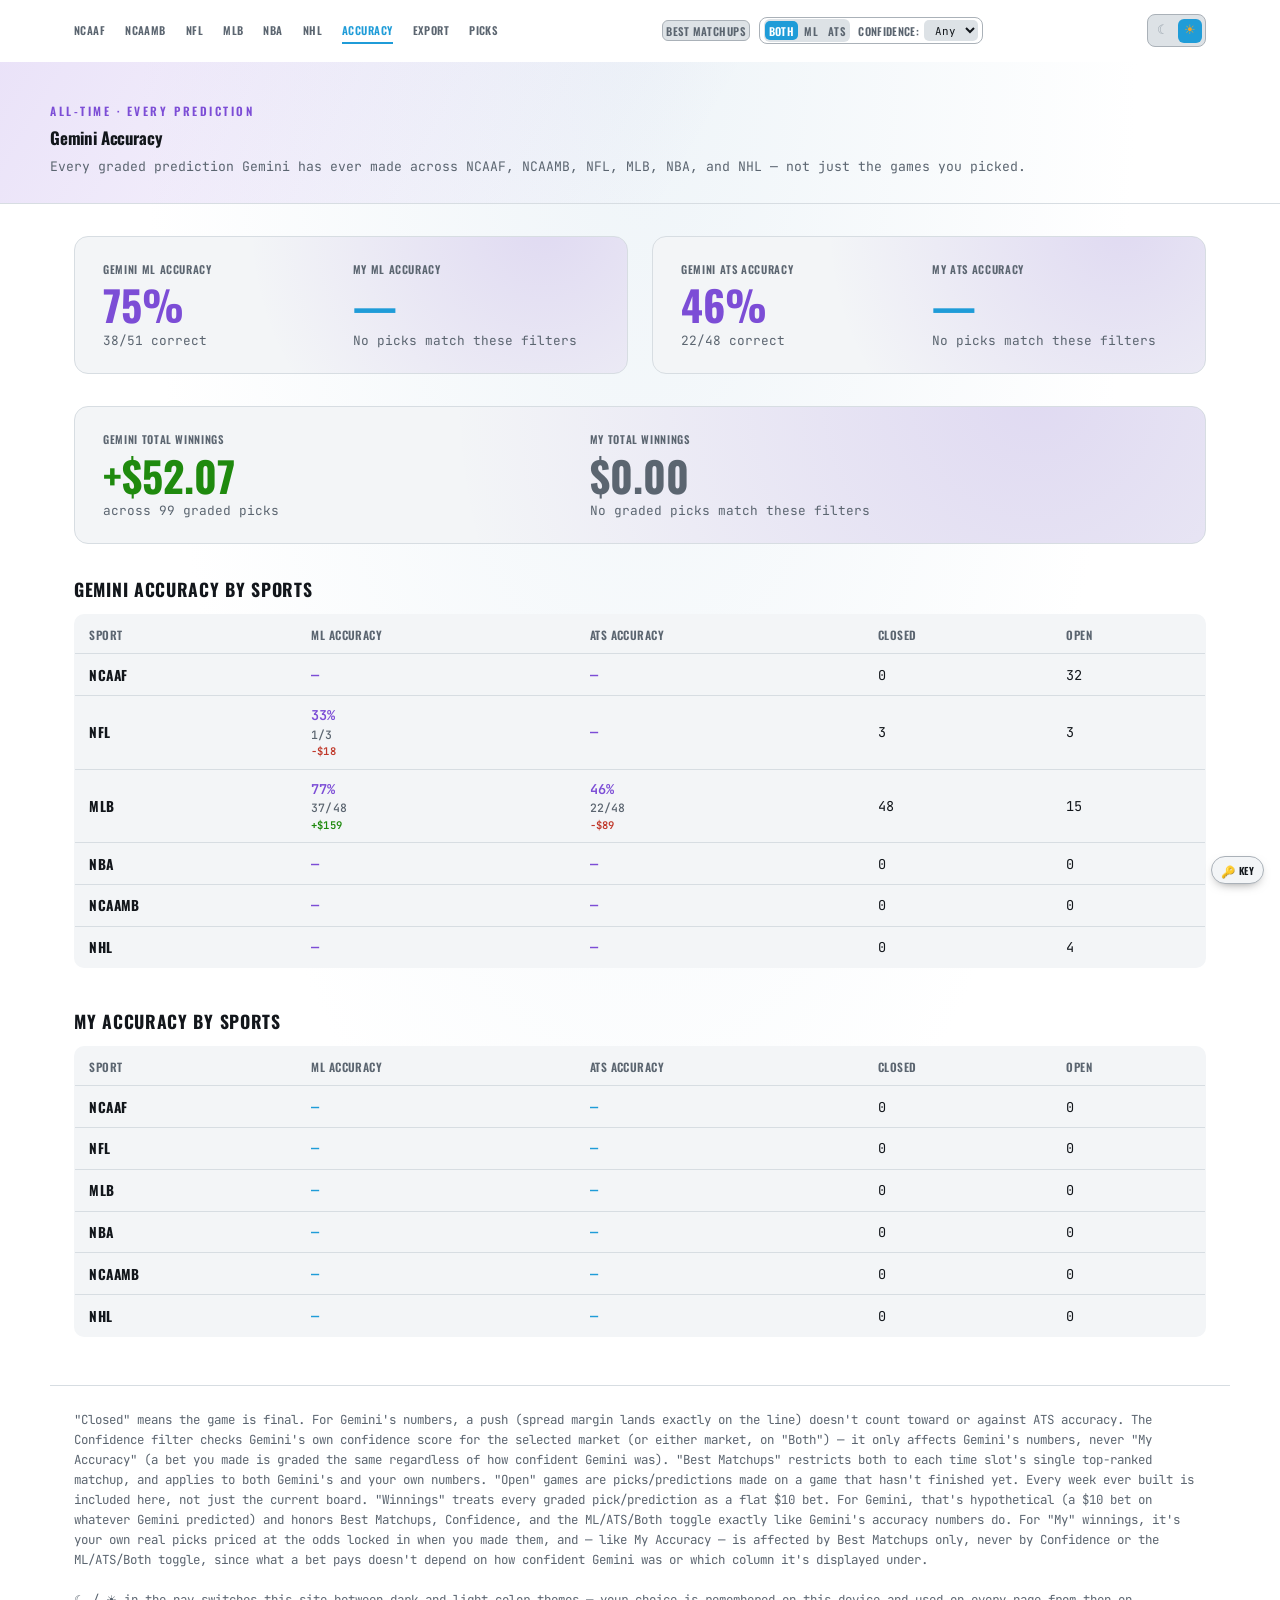
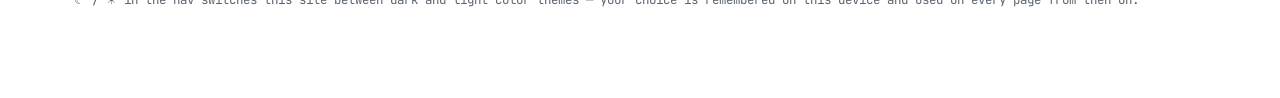
==== accuracy.html @ 385b36d3 "Add files via upload" ====
<!DOCTYPE html>
<html lang="en">
<head>
<meta charset="UTF-8">
<meta name="viewport" content="width=device-width, initial-scale=1.0">
<title>Sports Dashboard - Accuracy</title>
<link rel="preconnect" href="https://fonts.googleapis.com">
<link href="https://fonts.googleapis.com/css2?family=Oswald:wght@500;600;700&family=JetBrains+Mono:wght@400;500;700&display=swap" rel="stylesheet">
<style>
  :root{
    --bg: #0a0d10;
    --bg-panel: #12161b;
    --line: #232a31;
    --chalk: #e8ecef;
    --dim: #8a95a1;
    --gold: #e0a63c;
    --dk-green: #53d337;
    --loss-red: #e2584a;
    --bg-panel2: #161b20;
    --bg-panel3: #14101c;
    --pill-bg: #000;
    --card-hover-border: #39424b;
    --empty-cell: #3d454d;
    --strong-text: #ffffff;
    --bg-top-glow: #131a1f;
    --grid-line-color: rgba(255,255,255,0.015);
    --nav-shadow: rgba(0,0,0,0.6);
    --gold-rgb: 224,166,60;
    --pick-yellow-rgb: 255,214,10;
    --purple: #a78bfa;
    --purple-rgb: 167,139,250;
    --purple-deep: #8b5cf6;
    --purple-deep-rgb: 139,92,246;
    --purple-soft: #c4b5fd;
    --toggle-bg: var(--bg-panel);
    --toggle-border: var(--line);
    --toggle-text: var(--dim);
    --on-solid: #000;
  }

  /* Light theme -- same variable names, redefined on body.light-theme so
     every rule below (already written in terms of var(--x)) flips for
     free. Turf (sport accent) is left unchanged on purpose. Yellow accents
     (--gold, --pick-yellow) become baby blue; --gold stays a touch richer
     than --pick-yellow so it reads clearly as plain text on white. The
     Gemini purple accent keeps its hue but goes a shade deeper so it still
     has enough contrast as text on a light background. */
  body.light-theme{
    --bg: #ffffff;
    --bg-panel: #f3f5f7;
    --bg-panel2: #e9edf1;
    --bg-panel3: #f1eefb;
    --line: #d7dde2;
    --chalk: #12161b;
    --dim: #5b6570;
    --gold: #1f9cd8;
    --gold-rgb: 31,156,216;
    --pick-yellow: #5ab4e1;
    --pick-yellow-rgb: 90,180,225;
    --dk-green: #1f8a0e;
    --fd-blue: #0e6fc7;
    --loss-red: #c0392b;
    --pill-bg: #eef1f3;
    --card-hover-border: #b9c2ca;
    --empty-cell: #c7ccd1;
    --strong-text: #12161b;
    --bg-top-glow: #eef4f8;
    --grid-line-color: rgba(10,20,30,0.025);
    --nav-shadow: rgba(20,30,40,0.12);
    --purple: #7c4dd6;
    --purple-rgb: 124,77,214;
    --purple-deep: #6d3fd6;
    --purple-deep-rgb: 109,63,214;
    --purple-soft: #6d3fd6;
    --toggle-bg: #dde2e6;
    --toggle-border: #aab1b8;
    --toggle-text: var(--dim);
    --on-solid: #fff;
  }


  *{box-sizing:border-box;}
  html,body{margin:0;padding:0;}
  body{
    background:
      radial-gradient(ellipse at top, var(--bg-top-glow) 0%, var(--bg) 55%),
      repeating-linear-gradient(90deg, var(--grid-line-color) 0 1px, transparent 1px 64px);
    color:var(--chalk);
    font-family:'JetBrains Mono', monospace;
    min-height:100vh;
    padding-bottom:4rem;
  }

  .nav-bar{
    position:sticky; top:0; z-index:100;
    background:var(--bg);
    border-bottom:1px solid transparent;
    transition:border-color .15s ease, box-shadow .15s ease;
  }
  .nav-bar.stuck{
    border-bottom-color:var(--line);
    box-shadow:0 8px 20px -12px var(--nav-shadow);
  }
  .site-nav{
    max-width:1180px; margin:0 auto; padding:0.9rem 1.5rem;
    display:flex; flex-wrap:wrap; gap:.5rem; align-items:center;
    position:relative;
  }
  .hamburger-btn{
    display:none; order:1;
    background:transparent; border:1px solid var(--line); border-radius:6px;
    color:var(--chalk); font-size:1.1rem; line-height:1;
    padding:0.32rem 0.55rem; cursor:pointer;
  }
  .nav-links{display:flex; gap:1.25rem; align-items:center; order:1;}
  .site-nav a{
    font-family:'Oswald',sans-serif; font-weight:600; font-size:0.68rem;
    text-transform:uppercase; letter-spacing:0.04em;
    color:var(--dim); text-decoration:none;
    padding:0.3rem 0; border-bottom:2px solid transparent;
  }
  .site-nav a:hover{color:var(--chalk);}
  .site-nav a.active{color:var(--gold); border-bottom-color:var(--gold);}
  .theme-toggle{
    display:flex; gap:0.15rem; background:var(--toggle-bg);
    border:1px solid var(--toggle-border); border-radius:8px; padding:0.2rem;
    order:5; margin-left:auto;
  }
  .theme-toggle .theme-btn{
    font-size:0.8rem; line-height:1; width:1.5rem; height:1.5rem;
    display:flex; align-items:center; justify-content:center;
    color:var(--dim); background:transparent; border:none; border-radius:6px;
    padding:0; cursor:pointer; transition:all 0.12s ease;
  }
  .theme-toggle .theme-btn[data-theme="dark"]{color:#9aa4ad;}
  .theme-toggle .theme-btn[data-theme="light"]{color:#f5a524;}
  .theme-toggle .theme-btn:hover{color:var(--chalk);}
  .theme-toggle .theme-btn.active{background:var(--turf,var(--gold)); color:var(--on-solid);}
  .theme-toggle .theme-btn[data-theme="light"].active{color:#f5a524;}
  .theme-toggle .theme-btn[data-theme="dark"].active{color:#9aa4ad;}

  .filter-bar-inner{
    display:flex; flex-wrap:wrap; gap:0.6rem; align-items:center;
    justify-content:center;
    flex:1 1 auto; order:2; margin-left:auto;
  }
  .filter-pill{
    font-family:'Oswald',sans-serif; font-weight:600; font-size:0.68rem;
    text-transform:uppercase; letter-spacing:0.04em;
    color:var(--toggle-text); background:var(--toggle-bg); border:1px solid var(--toggle-border); border-radius:6px;
    padding:0.1rem 0.22rem; cursor:pointer; transition:all 0.12s ease;
  }
  .filter-pill:hover{color:var(--chalk);}
  .filter-pill.active{background:var(--gold); color:var(--on-solid); border-color:var(--gold);}

  .filter-conf-group{
    display:flex; align-items:center; gap:0.5rem;
    border:1px solid var(--toggle-border); border-radius:8px;
    padding:0.1rem 0.22rem;
  }
  .conf-type-toggle{
    display:flex; gap:0.2rem; background:var(--toggle-bg); border-radius:6px; padding:0.1rem;
  }
  .conf-type-btn{
    font-family:'Oswald',sans-serif; font-weight:600; font-size:0.68rem;
    text-transform:uppercase; letter-spacing:0.03em;
    color:var(--toggle-text); background:transparent; border:none; border-radius:5px;
    padding:0.1rem 0.22rem; cursor:pointer; transition:all 0.12s ease;
  }
  .conf-type-btn:hover{color:var(--chalk);}
  .conf-type-btn.active{background:var(--gold); color:var(--on-solid);}
  .filter-conf{display:flex; align-items:center; gap:0.35rem;}
  .filter-conf label{
    font-family:'Oswald',sans-serif; font-weight:600; font-size:0.68rem;
    text-transform:uppercase; letter-spacing:0.03em; color:var(--toggle-text);
  }
  .filter-conf select{
    background:var(--toggle-bg); color:var(--chalk); border:none;
    border-radius:5px; padding:0.18rem 0.4rem; font-family:'JetBrains Mono',monospace;
    font-size:0.68rem; cursor:pointer;
  }

  @media (max-width: 760px){
    .hamburger-btn{display:flex; align-items:center; justify-content:center;}
    .nav-links{
      display:none; position:absolute; top:100%; left:0; right:0;
      flex-direction:column; align-items:flex-start; gap:0.6rem;
      background:var(--bg-panel); border:1px solid var(--line); border-top:none;
      padding:0.85rem 1.5rem; z-index:150;
    }
    .nav-links.open{display:flex;}
    .theme-toggle{order:1; margin-left:auto;}
    .filter-bar-inner{order:2; flex:1 1 100%; justify-content:flex-start; margin-left:0;}
  }
  @media (max-width: 480px){
    .site-nav{padding-left:1rem; padding-right:1rem; gap:.35rem;}
    .hamburger-btn{padding:0.24rem 0.4rem; font-size:1rem;}
    .theme-toggle{padding:0.17rem;}
    .theme-toggle .theme-btn{width:1.38rem; height:1.38rem; font-size:0.77rem;}
    .filter-pill{font-size:0.86rem; padding:0.11rem 0.22rem;}
    .conf-type-btn{font-size:0.86rem; padding:0.11rem 0.22rem;}
    .filter-conf label{font-size:0.86rem;}
    .filter-conf select{font-size:0.86rem; padding:0.18rem 0.37rem;}
  }
  @media (max-width: 380px){
    .site-nav{gap:.25rem;}
    .theme-toggle .theme-btn{width:1.21rem; height:1.21rem; font-size:0.68rem;}
    .filter-pill{font-size:0.77rem; padding:0.09rem 0.17rem;}
    .conf-type-btn{font-size:0.77rem; padding:0.09rem 0.17rem;}
    .filter-conf label{font-size:0.77rem;}
    .filter-conf select{font-size:0.77rem; padding:0.13rem 0.30rem;}
  }

  .hero{
    padding:2.5rem 1.5rem 1.75rem;
    border-bottom:1px solid var(--line);
    position:relative;
    overflow:hidden;
  }
  .hero::before{
    content:"";
    position:absolute; inset:0;
    background:linear-gradient(120deg, rgba(var(--purple-rgb),0.16), transparent 55%);
    pointer-events:none;
  }
  .hero-inner{max-width:1180px;margin:0 auto;position:relative;}
  .eyebrow{
    font-family:'Oswald',sans-serif;
    text-transform:uppercase;
    letter-spacing:0.22em;
    font-size:0.72rem;
    color:var(--purple);
    font-weight:600;
  }
  h1{
    font-family:'Oswald',sans-serif;
    font-weight:700;
    font-size:clamp(0.68rem, 1.7vw, 1.05rem);
    margin:0.35rem 0 0.5rem;
    letter-spacing:-0.01em;
  }
  /* Desktop keeps the clamp() above; mobile gets its own fixed size
     (roughly double what the clamp's mobile-width minimum resolves to)
     since the clamp's vw-based scaling stays pinned at its floor on
     narrow screens. */
  @media (max-width: 760px){
    h1{font-size:1.36rem;}
  }
  .meta-row{
    display:flex; flex-wrap:wrap; gap:1.25rem;
    color:var(--dim); font-size:0.82rem; margin-top:0.5rem;
  }
  .meta-row b{color:var(--chalk); font-weight:600;}

  main{max-width:1180px;margin:0 auto; padding:0 1.5rem;}

  .big-stats{
    display:flex; flex-wrap:wrap; gap:1.5rem;
    margin:2rem 0;
  }
  .big-stat{
    flex:1 1 260px;
    background:var(--bg-panel); border:1px solid var(--line); border-radius:14px;
    padding:1.5rem 1.75rem;
    position:relative; overflow:hidden;
    display:flex; flex-wrap:wrap; gap:0.2rem; align-items:stretch;
  }
  .big-stat::before{
    content:"";
    position:absolute; inset:0;
    background:radial-gradient(circle at 85% -10%, rgba(var(--purple-rgb),0.16), transparent 60%);
    pointer-events:none;
  }
  .big-stat-col{
    flex:1 1 0; min-width:130px;
    position:relative;
  }
  .big-stat-col .label{
    font-family:'Oswald',sans-serif; font-weight:600; font-size:0.68rem;
    text-transform:uppercase; letter-spacing:0.06em; color:var(--dim);
  }
  .filter-note{
    display:block; margin-top:0.2rem;
    font-size:0.68rem; font-weight:500; letter-spacing:0.03em;
    text-transform:none; color:var(--purple); opacity:0.85;
  }
  th .filter-note{ margin-top:0.15rem; font-size:0.62rem; }
  .big-stat-col .pct{
    font-family:'Oswald',sans-serif; font-weight:700; font-size:2.6rem;
    color:var(--purple); line-height:1.1; margin-top:0.35rem;
  }
  .big-stat-col .frac{
    font-size:0.8rem; color:var(--dim); margin-top:0.25rem;
  }
  .big-stat-col.my-accuracy-col .pct{ color:var(--gold); }

  .money-stat{
    flex:1 1 100%;
    align-items:center;
  }
  .money-stat .big-stat-col{ flex:1 1 auto; }
  .money-positive{ color:var(--dk-green) !important; }
  .money-negative{ color:var(--loss-red) !important; }
  .money-neutral{ color:var(--dim) !important; }
  table.breakdown-table td.money-positive .cell-frac,
  table.breakdown-table td.money-negative .cell-frac,
  table.breakdown-table td.money-neutral .cell-frac{ color:var(--dim); }

  .breakdown{
    margin:2rem 0 2.5rem;
  }
  .breakdown h2{
    font-family:'Oswald',sans-serif; font-weight:700; font-size:1.1rem;
    text-transform:uppercase; letter-spacing:0.04em; margin:0 0 0.75rem;
  }
  table.breakdown-table{
    width:100%; border-collapse:collapse;
    background:var(--bg-panel); border:1px solid var(--line); border-radius:10px;
    overflow:hidden;
  }
  table.breakdown-table th, table.breakdown-table td{
    padding:0.65rem 0.9rem; text-align:left; border-bottom:1px solid var(--line);
    font-size:0.85rem;
  }
  table.breakdown-table th{
    font-family:'Oswald',sans-serif; font-weight:600; font-size:0.72rem;
    text-transform:uppercase; letter-spacing:0.04em; color:var(--dim);
  }
  table.breakdown-table tr:last-child td{border-bottom:none;}
  table.breakdown-table td.sport-name{
    font-family:'Oswald',sans-serif; font-weight:700; letter-spacing:0.03em;
  }
  table.breakdown-table td.pct-cell{color:var(--purple); font-weight:600;}
  table.breakdown-table td.pct-cell .cell-frac{
    display:block; color:var(--dim); font-weight:500; font-size:0.72rem;
    margin-top:0.15rem; letter-spacing:0.01em;
  }
  table.breakdown-table td.pct-cell .cell-money{
    display:block; font-weight:600; font-size:0.66rem;
    margin-top:0.15rem; letter-spacing:0.01em;
  }
  #myBreakdownBody .pct-cell{ color:var(--gold); }

  .status{
    max-width:1180px; margin:2rem auto; padding:0 1.5rem;
    color:var(--dim); font-size:0.9rem;
  }

  footer{
    max-width:1180px; margin:3rem auto 0; padding:1.5rem;
    color:var(--toggle-text); font-size:0.78rem; line-height:1.6;
    border-top:1px solid var(--line);
  }
</style>
</head>
<body>

<div class="nav-bar">
<nav class="site-nav">
  <button type="button" class="hamburger-btn" id="hamburgerBtn" aria-label="Menu" aria-expanded="false">&#9776;</button>
  <div class="nav-links" id="navLinks">
    <a href="index.html">NCAAF</a>
    <a href="ncaamb.html">NCAAMB</a>
    <a href="nfl.html">NFL</a>
    <a href="mlb.html">MLB</a>
    <a href="nba.html">NBA</a>
    <a href="nhl.html">NHL</a>
    <a href="accuracy.html" class="active">Accuracy</a>
    <a href="export.html">Export</a>
    <a href="picks.html">Picks</a>
  </div>
  <div class="filter-bar-inner">
    <button type="button" class="filter-pill" id="bestMatchupOnly">Best Matchups</button>
    <div class="filter-conf-group">
      <div class="conf-type-toggle">
        <button type="button" class="conf-type-btn" data-conftype="both">Both</button>
        <button type="button" class="conf-type-btn" data-conftype="ml">ML</button>
        <button type="button" class="conf-type-btn" data-conftype="ats">ATS</button>
      </div>
      <div class="filter-conf">
        <label for="minConfSelect">Confidence:</label>
        <select id="minConfSelect">
          <option value="0">Any</option>
          <option value="5">5+</option>
          <option value="10">10+</option>
          <option value="15">15+</option>
          <option value="20">20+</option>
          <option value="25">25+</option>
          <option value="30">30+</option>
          <option value="35">35+</option>
          <option value="40">40+</option>
          <option value="45">45+</option>
          <option value="50">50+</option>
          <option value="55">55+</option>
          <option value="60">60+</option>
          <option value="65">65+</option>
          <option value="70">70+</option>
          <option value="75">75+</option>
          <option value="80">80+</option>
          <option value="85">85+</option>
          <option value="90">90+</option>
          <option value="95">95+</option>
          <option value="100">100</option>
        </select>
      </div>
    </div>
  </div>
  <div class="theme-toggle" role="group" aria-label="Color theme">
    <button type="button" class="theme-btn" data-theme="dark" aria-label="Dark theme">☾</button>
    <button type="button" class="theme-btn" data-theme="light" aria-label="Light theme">☀</button>
  </div>
</nav>
</div>

<div class="hero">
  <div class="hero-inner">
    <div class="eyebrow">All-Time &middot; Every Prediction</div>
    <h1>Gemini Accuracy</h1>
    <div class="meta-row">
      <span>Every graded prediction Gemini has ever made across NCAAF, NCAAMB, NFL, MLB, NBA, and NHL &mdash; not just the games you picked.</span>
    </div>
  </div>
</div>

<main>
  <div class="big-stats" id="bigStats">
    <div class="big-stat">
      <div class="big-stat-col">
        <div class="label" id="mlLabel">GEMINI ML Accuracy</div>
        <div class="pct" id="mlPct">&mdash;</div>
        <div class="frac" id="mlFrac">Loading&hellip;</div>
      </div>
      <div class="big-stat-col my-accuracy-col">
        <div class="label">My ML Accuracy</div>
        <div class="pct" id="mlMyPct">&mdash;</div>
        <div class="frac" id="mlMyFrac">Loading&hellip;</div>
      </div>
    </div>
    <div class="big-stat">
      <div class="big-stat-col">
        <div class="label" id="atsLabel">GEMINI ATS Accuracy</div>
        <div class="pct" id="atsPct">&mdash;</div>
        <div class="frac" id="atsFrac">Loading&hellip;</div>
      </div>
      <div class="big-stat-divider"></div>
      <div class="big-stat-col my-accuracy-col">
        <div class="label">My ATS Accuracy</div>
        <div class="pct" id="atsMyPct">&mdash;</div>
        <div class="frac" id="atsMyFrac">Loading&hellip;</div>
      </div>
    </div>
  </div>

  <div class="big-stats">
    <div class="big-stat money-stat">
      <div class="big-stat-col">
        <div class="label" id="winningsLabel">Gemini Total Winnings</div>
        <div class="pct" id="winningsAmount">&mdash;</div>
        <div class="frac" id="winningsFrac">Loading&hellip;</div>
      </div>
      <div class="big-stat-col my-accuracy-col">
        <div class="label" id="myWinningsLabel">My Total Winnings</div>
        <div class="pct" id="myWinningsAmount">&mdash;</div>
        <div class="frac" id="myWinningsFrac">Loading&hellip;</div>
      </div>
    </div>
  </div>

  <div class="breakdown">
    <h2>Gemini Accuracy by Sports</h2>
    <table class="breakdown-table">
      <thead>
        <tr>
          <th>Sport</th>
          <th id="geminiByMlHeader">ML Accuracy</th>
          <th id="geminiByAtsHeader">ATS Accuracy</th>
          <th>Closed</th>
          <th>Open</th>
        </tr>
      </thead>
      <tbody id="geminiBreakdownBody"></tbody>
    </table>
  </div>

  <div class="breakdown">
    <h2>My Accuracy by Sports</h2>
    <table class="breakdown-table">
      <thead>
        <tr>
          <th>Sport</th>
          <th id="myByMlHeader">ML Accuracy</th>
          <th id="myByAtsHeader">ATS Accuracy</th>
          <th>Closed</th>
          <th>Open</th>
        </tr>
      </thead>
      <tbody id="myBreakdownBody"></tbody>
    </table>
  </div>

  <div class="status" id="statusMsg" style="display:none;"></div>
</main>

<footer>
  "Closed" means the game is final. For Gemini's numbers, a push (spread margin lands exactly on the line)
  doesn't count toward or against ATS accuracy. The Confidence filter checks Gemini's own confidence score for
  the selected market (or either market, on "Both") &mdash; it only affects Gemini's numbers, never "My
  Accuracy" (a bet you made is graded the same regardless of how confident Gemini was). "Best Matchups"
  restricts both to each time slot's single top-ranked matchup, and applies to both Gemini's and your own
  numbers. "Open" games are picks/predictions made on a game that hasn't finished yet. Every week ever
  built is included here, not just the current board. "Winnings" treats every graded pick/prediction as a
  flat $10 bet. For Gemini, that's hypothetical (a $10 bet on whatever Gemini predicted) and honors Best
  Matchups, Confidence, and the ML/ATS/Both toggle exactly like Gemini's accuracy numbers do. For "My"
  winnings, it's your own real picks priced at the odds locked in when you made them, and &mdash; like My
  Accuracy &mdash; is affected by Best Matchups only, never by Confidence or the ML/ATS/Both toggle, since
  what a bet pays doesn't depend on how confident Gemini was or which column it's displayed under.
  <br><br>
  &#9790; / &#9728; in the nav switches this site between dark and light color themes &mdash; your choice is
  remembered on this device and used on every page from then on.
</footer>

<script src="picks-store.js"></script>
<script>
(function(){
  const bar = document.querySelector('.nav-bar');
  if (!bar) return;
  const onScroll = () => bar.classList.toggle('stuck', window.scrollY > 2);
  onScroll();
  window.addEventListener('scroll', onScroll, { passive: true });
})();
</script>
<script>
const NCAAF_URL = 'data/ncaaf_dashboard.json';
const NFL_URL = 'data/nfl_dashboard.json';
const MLB_URL = 'data/mlb_dashboard.json';
const NBA_URL = 'data/nba_dashboard.json';
const NCAAMB_URL = 'data/ncaamb_dashboard.json';
const NHL_URL = 'data/nhl_dashboard.json';
const SPORT_URLS = { cfb: NCAAF_URL, nfl: NFL_URL, mlb: MLB_URL, nba: NBA_URL, ncaamb: NCAAMB_URL, nhl: NHL_URL };
const SPORT_ORDER = ['cfb', 'nfl', 'mlb', 'nba', 'ncaamb', 'nhl'];
const SCORES_ALL_URL = 'data/scores.json';

// This page's own filter state -- deliberately a separate localStorage key
// from the board pages' 'fb_filter_state' (see getFilterState() in
// picks-store.js), so changing the confidence/best-matchup/ML-ATS filter
// here never changes what index.html/nfl.html/mlb.html show, and vice
// versa. gamePassesFilters()/filterWeeksForDisplay() in picks-store.js
// just take a plain {bestMatchupOnly, minConf, confType} object, so this
// page's state works with them unchanged.
const ACCURACY_FILTER_KEY = 'fb_accuracy_filter_state';

function getAccuracyFilterState() {
  let stored = null;
  try {
    stored = JSON.parse(localStorage.getItem(ACCURACY_FILTER_KEY));
  } catch (e) { /* ignore malformed value */ }
  return {
    bestMatchupOnly: !!(stored && stored.bestMatchupOnly),
    minConf: (stored && Number.isInteger(stored.minConf)) ? stored.minConf : 0,
    confType: (stored && (stored.confType === 'ats' || stored.confType === 'ml' || stored.confType === 'both'))
      ? stored.confType : 'both',
  };
}

function saveAccuracyFilterState(state) {
  localStorage.setItem(ACCURACY_FILTER_KEY, JSON.stringify(state));
}

function initAccuracyFilterBar(onChange) {
  const state = getAccuracyFilterState();

  const bestMatchupEl = document.getElementById('bestMatchupOnly');
  const minConfEl = document.getElementById('minConfSelect');
  const confTypeBtns = document.querySelectorAll('.conf-type-btn');

  if (bestMatchupEl) bestMatchupEl.classList.toggle('active', state.bestMatchupOnly);
  if (minConfEl) minConfEl.value = String(state.minConf);
  confTypeBtns.forEach(btn => btn.classList.toggle('active', btn.dataset.conftype === state.confType));

  if (bestMatchupEl) {
    bestMatchupEl.addEventListener('click', () => {
      state.bestMatchupOnly = !state.bestMatchupOnly;
      saveAccuracyFilterState(state);
      bestMatchupEl.classList.toggle('active', state.bestMatchupOnly);
      onChange(state);
    });
  }
  if (minConfEl) {
    minConfEl.addEventListener('change', () => {
      state.minConf = parseInt(minConfEl.value, 10) || 0;
      saveAccuracyFilterState(state);
      onChange(state);
    });
  }
  confTypeBtns.forEach(btn => {
    btn.addEventListener('click', () => {
      state.confType = btn.dataset.conftype;
      saveAccuracyFilterState(state);
      confTypeBtns.forEach(b => b.classList.toggle('active', b === btn));
      onChange(state);
    });
  });

  return state;
}

function fmtPct(pct) {
  return pct === null ? '&mdash;' : `${pct}%`;
}

// Builds the (line 1) base label plus any active-filter sub-lines for a
// stat card or table column header -- (Best Matchups) then
// (NN%+ Confidence), in that order, each only shown when it actually
// applies. `applies` is false when this column is showing "NA" because
// the other market is the only one selected (e.g. the ML column while
// confType is 'ats') -- in that case neither filter note is shown, since
// the filters aren't doing anything meaningful for a market that isn't
// even being counted. `includeConfidence` is false for "My Accuracy"
// labels/columns -- Gemini's own confidence never gates a bet you
// actually made, so tagging a My-Accuracy header with a confidence
// threshold that isn't actually being applied to it would be misleading.
function buildLabelHTML(baseLabel, state, applies, includeConfidence) {
  let html = baseLabel;
  if (applies && state.bestMatchupOnly) {
    html += '<span class="filter-note">(Best Matchups)</span>';
  }
  if (includeConfidence && applies && state.minConf > 0) {
    html += `<span class="filter-note">(${state.minConf}%+ Confidence)</span>`;
  }
  return html;
}

function fmtMyPct(pct) {
  return pct === null ? '&mdash;' : `${pct}%`;
}

function renderAccuracy(datasets, scores, state) {
  const overall = computeGeminiAccuracyAllTime(datasets, scores, state);

  const mlApplies = state.confType !== 'ats';
  const atsApplies = state.confType !== 'ml';

  document.getElementById('mlLabel').innerHTML = buildLabelHTML('Gemini ML Accuracy', state, mlApplies, true);
  document.getElementById('mlPct').innerHTML = mlApplies ? fmtPct(overall.mlPct) : 'NA';
  document.getElementById('mlFrac').textContent = !mlApplies
    ? 'Excluded by ATS-only filter'
    : (overall.mlTotal ? `${overall.mlCorrect}/${overall.mlTotal} correct` : 'No graded games match these filters');

  document.getElementById('atsLabel').innerHTML = buildLabelHTML('Gemini ATS Accuracy', state, atsApplies, true);
  document.getElementById('atsPct').innerHTML = atsApplies ? fmtPct(overall.atsPct) : 'NA';
  document.getElementById('atsFrac').textContent = !atsApplies
    ? 'Excluded by ML-only filter'
    : (overall.atsTotal ? `${overall.atsCorrect}/${overall.atsTotal} correct` : 'No graded games match these filters');

  // "My Accuracy" columns side by side with Gemini's in the same two
  // cards -- graded against the user's OWN saved picks, restricted to
  // that card's market (moneyline for the ML card, spread for the ATS
  // card), honoring bestMatchupOnly but ignoring the confidence
  // threshold entirely (see computeMyAccuracyAllTime).
  const myMl = computeMyAccuracyAllTime(datasets, scores, { ...state, confType: 'ml' });
  document.getElementById('mlMyPct').innerHTML = fmtMyPct(myMl.pct);
  document.getElementById('mlMyFrac').textContent = myMl.total ? `${myMl.correct}/${myMl.total} correct` : 'No picks match these filters';

  const myAts = computeMyAccuracyAllTime(datasets, scores, { ...state, confType: 'ats' });
  document.getElementById('atsMyPct').innerHTML = fmtMyPct(myAts.pct);
  document.getElementById('atsMyFrac').textContent = myAts.total ? `${myAts.correct}/${myAts.total} correct` : 'No picks match these filters';

  // Total Winnings -- Gemini's side is a hypothetical "flat $10 on every
  // Gemini pick" and DOES honor Best Matchups/Confidence/ML-ATS-Both,
  // same as Gemini's accuracy numbers above. My side reuses the same
  // Best-Matchups-only rule as My Accuracy (see computeMoneyRecordAllTime
  // for why confidence/market are ignored there).
  document.getElementById('winningsLabel').innerHTML = buildLabelHTML('Gemini Total Winnings', state, true, true);
  const geminiWinnings = computeGeminiMoneyRecordAllTime(datasets, scores, state);
  const gwEl = document.getElementById('winningsAmount');
  const gwSign = geminiWinnings.net > 0 ? '+' : (geminiWinnings.net < 0 ? '\u2212' : '');
  gwEl.textContent = `${gwSign}$${Math.abs(geminiWinnings.net).toFixed(2)}`;
  gwEl.classList.remove('money-positive', 'money-negative', 'money-neutral');
  gwEl.classList.add(geminiWinnings.net > 0 ? 'money-positive' : (geminiWinnings.net < 0 ? 'money-negative' : 'money-neutral'));
  document.getElementById('winningsFrac').textContent = geminiWinnings.graded
    ? `across ${geminiWinnings.graded} graded pick${geminiWinnings.graded === 1 ? '' : 's'}`
    : 'No graded predictions match these filters';

  document.getElementById('myWinningsLabel').innerHTML = buildLabelHTML('My Total Winnings', state, true, false);
  const myWinnings = computeMoneyRecordAllTime(datasets, scores, { ...state, confType: 'both' });
  const mwEl = document.getElementById('myWinningsAmount');
  const mwSign = myWinnings.net > 0 ? '+' : (myWinnings.net < 0 ? '\u2212' : '');
  mwEl.textContent = `${mwSign}$${Math.abs(myWinnings.net).toFixed(2)}`;
  mwEl.classList.remove('money-positive', 'money-negative', 'money-neutral');
  mwEl.classList.add(myWinnings.net > 0 ? 'money-positive' : (myWinnings.net < 0 ? 'money-negative' : 'money-neutral'));
  document.getElementById('myWinningsFrac').textContent = myWinnings.graded
    ? `across ${myWinnings.graded} graded pick${myWinnings.graded === 1 ? '' : 's'}`
    : 'No graded picks match these filters';

  // Gemini Accuracy by Sports -- same Best Matchups + Confidence tags as
  // the top cards, since both filters affect Gemini's own numbers.
  document.getElementById('geminiByMlHeader').innerHTML = buildLabelHTML('ML Accuracy', state, mlApplies, true);
  document.getElementById('geminiByAtsHeader').innerHTML = buildLabelHTML('ATS Accuracy', state, atsApplies, true);

  const sportLabels = { cfb: 'NCAAF', nfl: 'NFL', mlb: 'MLB', nba: 'NBA', ncaamb: 'NCAAMB', nhl: 'NHL' };

  // Small helper: formats a {net, graded} money result as a signed,
  // colored line for placement under a cell's correct-picks fraction.
  // Returns '' (nothing rendered) when the market isn't applicable or
  // there's nothing graded yet, so cells without winnings data don't get
  // an empty dangling line.
  function moneyLineHTML(moneyResult) {
    if (!moneyResult || !moneyResult.graded) return '';
    const sign = moneyResult.net > 0 ? '+' : (moneyResult.net < 0 ? '\u2212' : '');
    const cls = moneyResult.net > 0 ? 'money-positive' : (moneyResult.net < 0 ? 'money-negative' : 'money-neutral');
    return `<span class="cell-money ${cls}">${sign}$${Math.round(Math.abs(moneyResult.net))}</span>`;
  }

  const geminiRows = datasets.map(({ sport, data }) => {
    const acc = computeGeminiAccuracyAllTime([{ sport, data }], scores, state);
    const closed = Math.max(acc.mlTotal, acc.atsTotal);
    const mlMoney = mlApplies ? computeGeminiMoneyRecordAllTime([{ sport, data }], scores, { ...state, confType: 'ml' }) : null;
    const atsMoney = atsApplies ? computeGeminiMoneyRecordAllTime([{ sport, data }], scores, { ...state, confType: 'ats' }) : null;
    const mlCell = mlApplies
      ? `${fmtPct(acc.mlPct)}${acc.mlTotal ? `<span class="cell-frac">${acc.mlCorrect}/${acc.mlTotal}</span>` : ''}${moneyLineHTML(mlMoney)}`
      : 'NA';
    const atsCell = atsApplies
      ? `${fmtPct(acc.atsPct)}${acc.atsTotal ? `<span class="cell-frac">${acc.atsCorrect}/${acc.atsTotal}</span>` : ''}${moneyLineHTML(atsMoney)}`
      : 'NA';
    return `<tr>
      <td class="sport-name">${sportLabels[sport] || sport}</td>
      <td class="pct-cell">${mlCell}</td>
      <td class="pct-cell">${atsCell}</td>
      <td>${closed || 0}</td>
      <td>${acc.ungraded || 0}</td>
    </tr>`;
  });
  document.getElementById('geminiBreakdownBody').innerHTML = geminiRows.join('');

  // My Accuracy by Sports -- Best Matchups tag only, NEVER a confidence
  // tag (see buildLabelHTML's includeConfidence param above).
  document.getElementById('myByMlHeader').innerHTML = buildLabelHTML('ML Accuracy', state, true, false);
  document.getElementById('myByAtsHeader').innerHTML = buildLabelHTML('ATS Accuracy', state, true, false);

  const myRows = datasets.map(({ sport, data }) => {
    const myMlSport = computeMyAccuracyAllTime([{ sport, data }], scores, { ...state, confType: 'ml' });
    const myAtsSport = computeMyAccuracyAllTime([{ sport, data }], scores, { ...state, confType: 'ats' });
    const closed = myMlSport.total + myAtsSport.total;
    const open = myMlSport.ungraded + myAtsSport.ungraded;
    const myMlMoney = computeMoneyRecordAllTime([{ sport, data }], scores, { ...state, confType: 'ml' });
    const myAtsMoney = computeMoneyRecordAllTime([{ sport, data }], scores, { ...state, confType: 'ats' });
    const mlCell = `${fmtMyPct(myMlSport.pct)}${myMlSport.total ? `<span class="cell-frac">${myMlSport.correct}/${myMlSport.total}</span>` : ''}${moneyLineHTML(myMlMoney)}`;
    const atsCell = `${fmtMyPct(myAtsSport.pct)}${myAtsSport.total ? `<span class="cell-frac">${myAtsSport.correct}/${myAtsSport.total}</span>` : ''}${moneyLineHTML(myAtsMoney)}`;
    return `<tr>
      <td class="sport-name">${sportLabels[sport] || sport}</td>
      <td class="pct-cell">${mlCell}</td>
      <td class="pct-cell">${atsCell}</td>
      <td>${closed}</td>
      <td>${open}</td>
    </tr>`;
  });
  document.getElementById('myBreakdownBody').innerHTML = myRows.join('');
}

async function init() {
  const statusEl = document.getElementById('statusMsg');
  try {
    const fetched = await Promise.all(
      SPORT_ORDER.map(sp => fetch(SPORT_URLS[sp], { cache: 'no-store' }).then(r => r.ok ? r.json() : null).catch(() => null))
    );
    const scoresRes = await fetch(SCORES_ALL_URL, { cache: 'no-store' }).then(r => r.ok ? r.json() : null).catch(() => null);

    if (fetched.every(d => !d)) throw new Error('none of the dashboard files could be loaded');

    // Every week ANY of these dashboards has ever built stays in its
    // `weeks` array (build scripts merge forward, never drop old weeks --
    // only the board pages themselves trim down to current_week +
    // current_week+1 for display). So no extra "history" file is needed
    // here; the full all-time slate is already sitting in each JSON.
    const datasets = SPORT_ORDER
      .map((sp, i) => ({ sport: sp, data: fetched[i] }))
      .filter(d => d.data);

    const scores = scoresRes || Object.fromEntries(SPORT_ORDER.map(sp => [sp, {}]));

    const rerender = (state) => renderAccuracy(datasets, scores, state);
    const initialState = initAccuracyFilterBar(rerender);
    rerender(initialState);
  } catch (err) {
    statusEl.style.display = 'block';
    statusEl.textContent = `Couldn't load prediction history (${err.message}). Run the build scripts first.`;
  }
}

initThemeToggle();
initHamburgerMenu();
init();
</script>
<script src="site-key.js"></script>
</body>
</html>
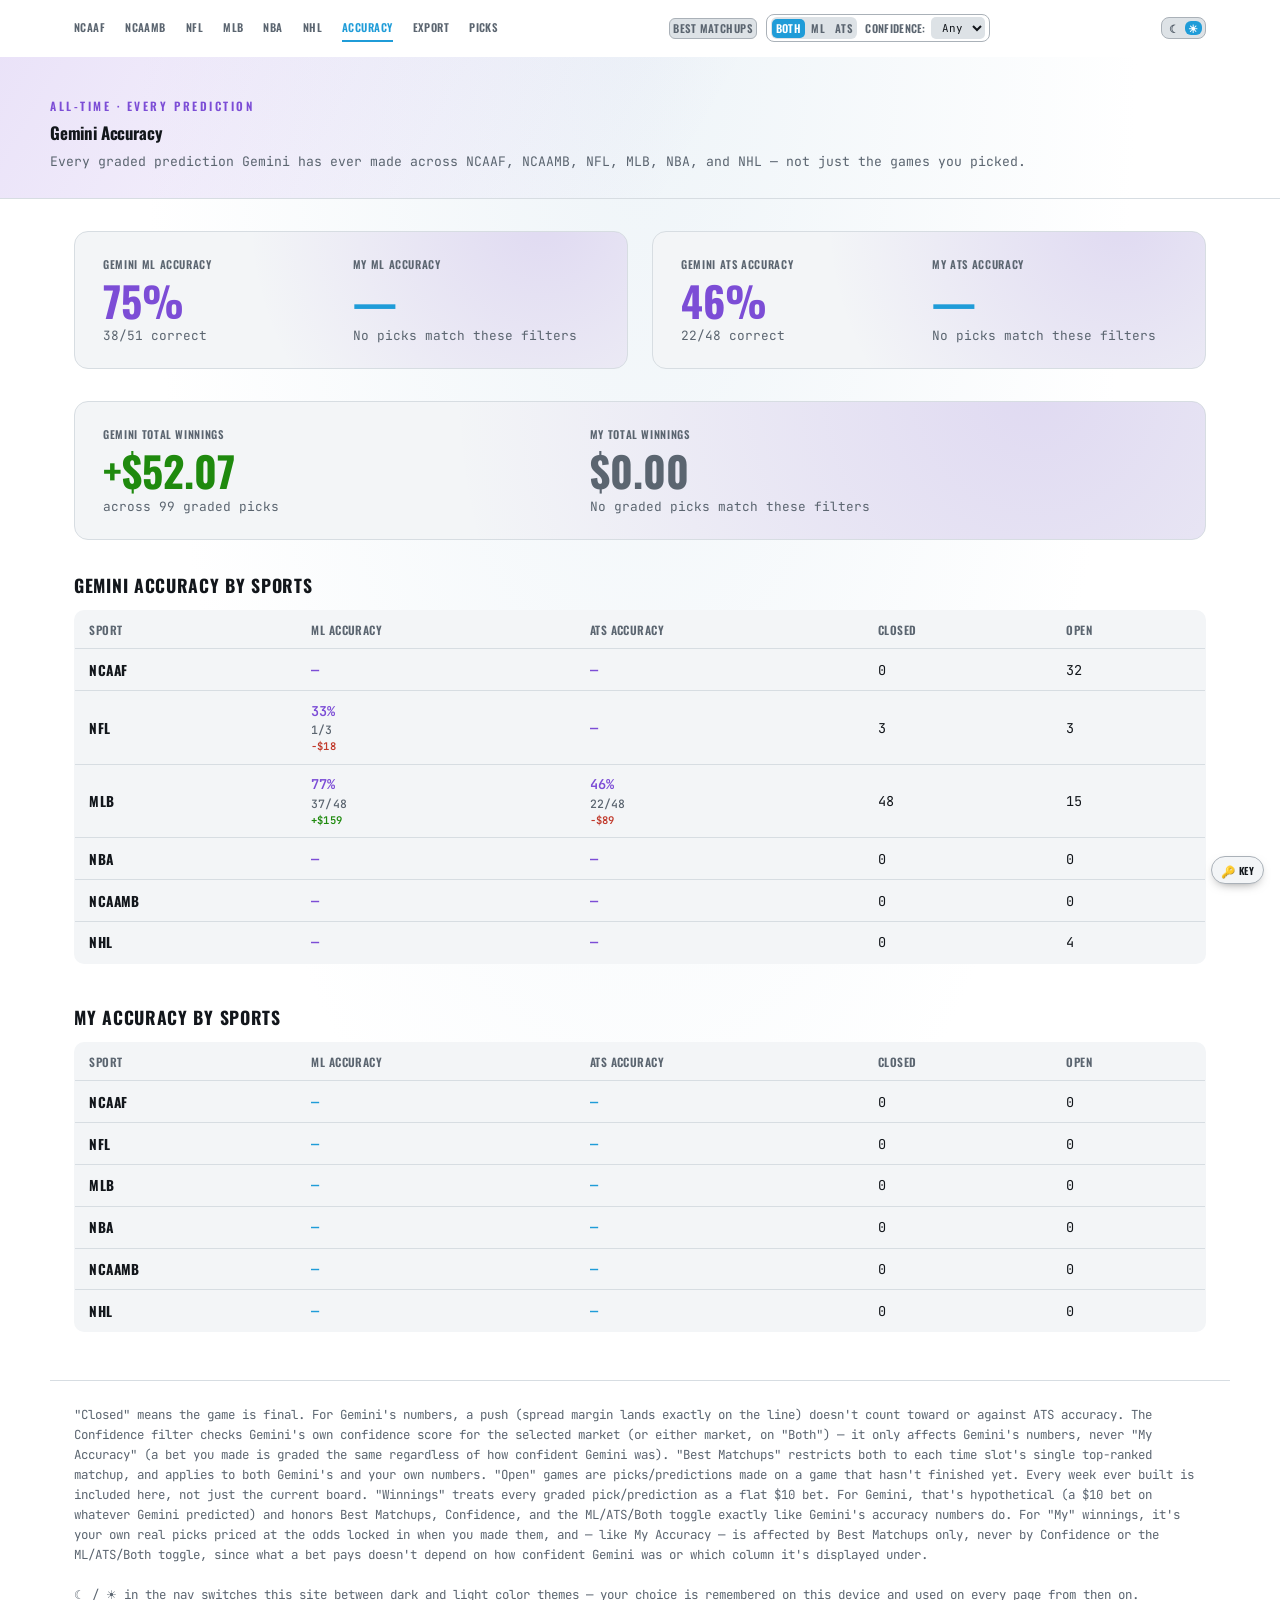
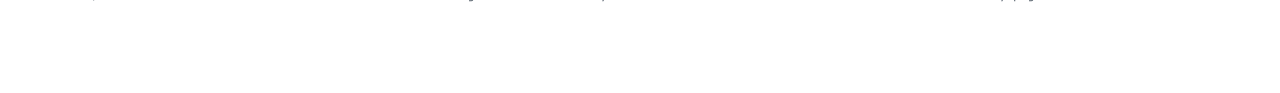
==== commit 09db9395: "Add files via upload" ====
--- a/accuracy.html
+++ b/accuracy.html
@@ -127,17 +127,13 @@
     order:5; margin-left:auto;
   }
   .theme-toggle .theme-btn{
-    font-size:0.8rem; line-height:1; width:1.5rem; height:1.5rem;
+    font-family:'Oswald',sans-serif; font-weight:600; font-size:0.68rem; line-height:1;
     display:flex; align-items:center; justify-content:center;
-    color:var(--dim); background:transparent; border:none; border-radius:6px;
-    padding:0; cursor:pointer; transition:all 0.12s ease;
-  }
-  .theme-toggle .theme-btn[data-theme="dark"]{color:#9aa4ad;}
-  .theme-toggle .theme-btn[data-theme="light"]{color:#f5a524;}
+    color:var(--toggle-text); background:transparent; border:none; border-radius:6px;
+    padding:0.1rem 0.22rem; cursor:pointer; transition:all 0.12s ease;
+  }
   .theme-toggle .theme-btn:hover{color:var(--chalk);}
   .theme-toggle .theme-btn.active{background:var(--turf,var(--gold)); color:var(--on-solid);}
-  .theme-toggle .theme-btn[data-theme="light"].active{color:#f5a524;}
-  .theme-toggle .theme-btn[data-theme="dark"].active{color:#9aa4ad;}
 
   .filter-bar-inner{
     display:flex; flex-wrap:wrap; gap:0.6rem; align-items:center;
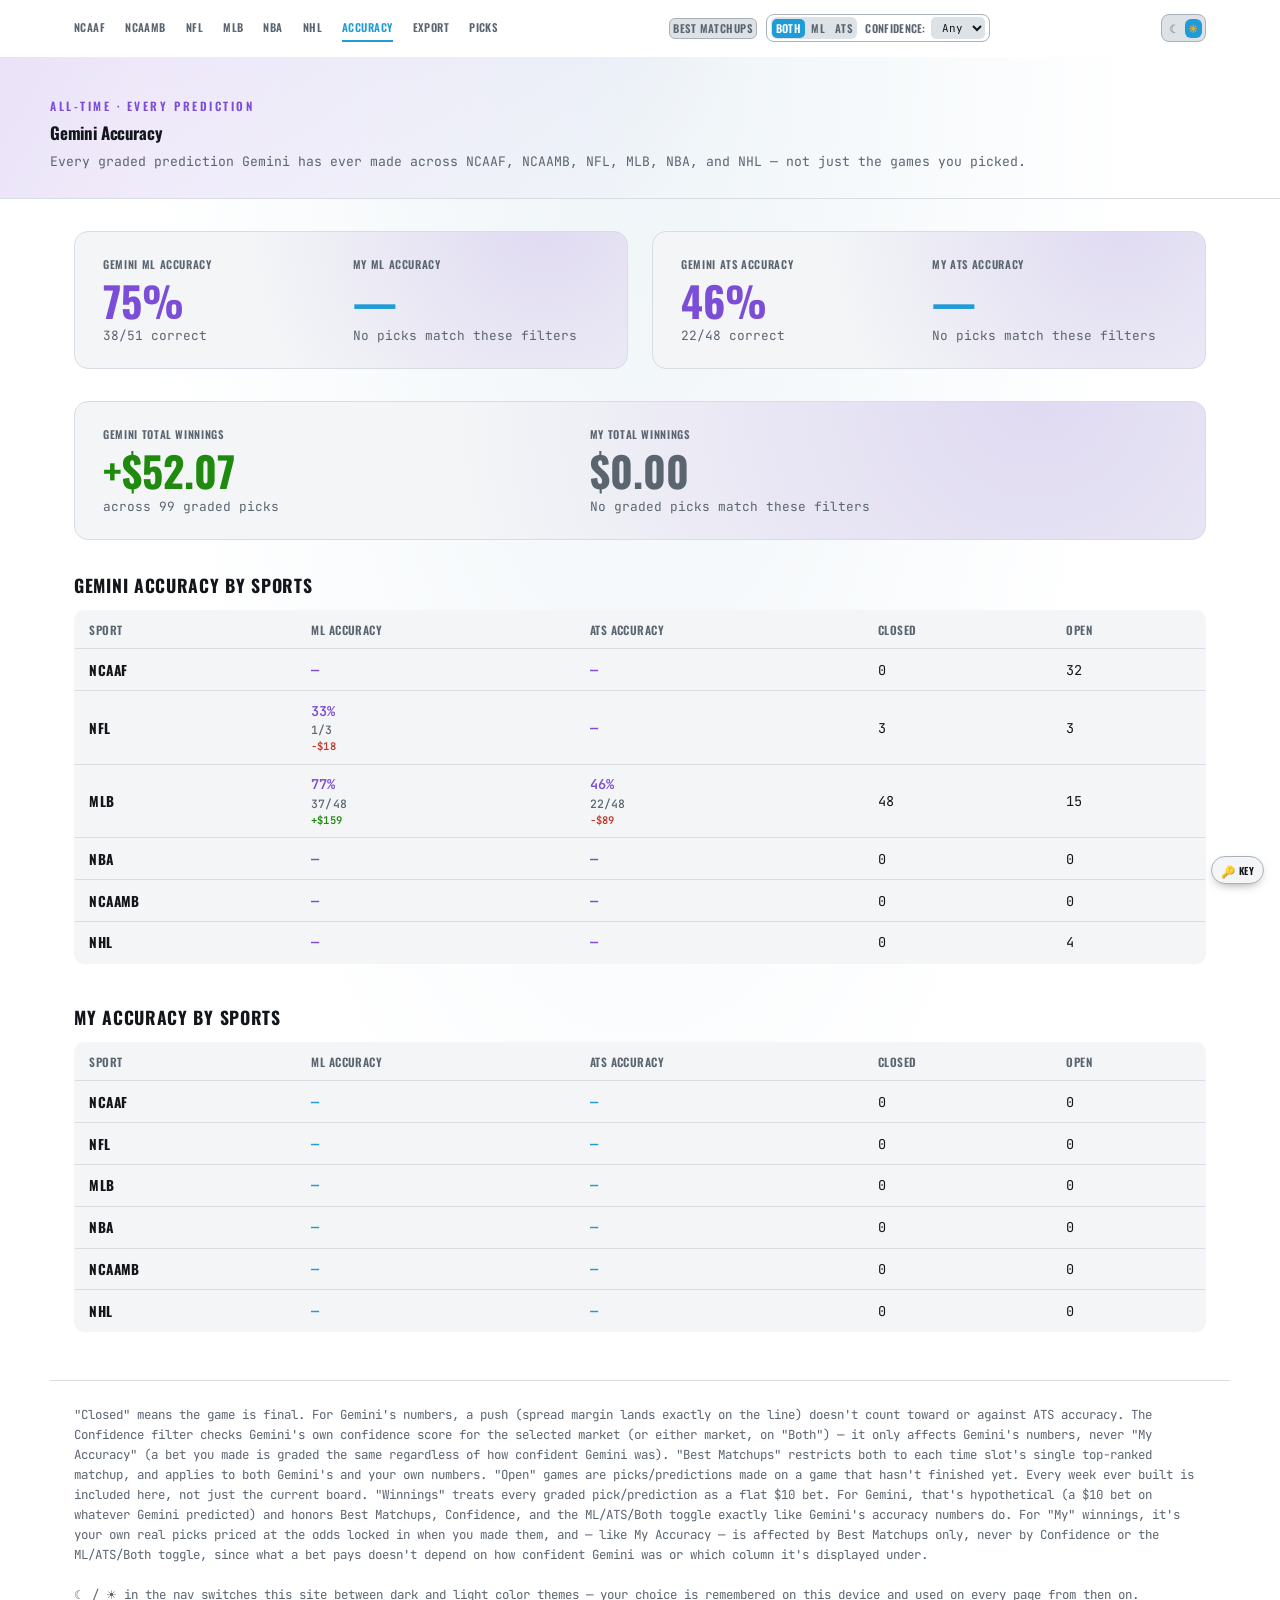
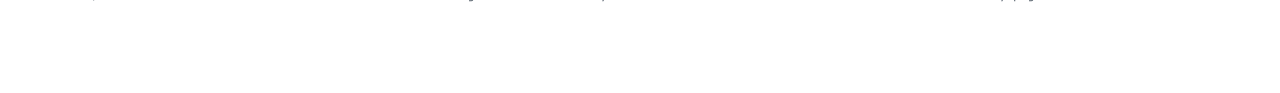
==== commit cf325bef: "Add files via upload" ====
--- a/accuracy.html
+++ b/accuracy.html
@@ -127,13 +127,14 @@
     order:5; margin-left:auto;
   }
   .theme-toggle .theme-btn{
-    font-family:'Oswald',sans-serif; font-weight:600; font-size:0.68rem; line-height:1;
+    font-family:'Oswald',sans-serif; font-weight:600; font-size:0.68rem;
     display:flex; align-items:center; justify-content:center;
-    color:var(--toggle-text); background:transparent; border:none; border-radius:6px;
+    background:transparent; border:none; border-radius:6px;
     padding:0.1rem 0.22rem; cursor:pointer; transition:all 0.12s ease;
   }
-  .theme-toggle .theme-btn:hover{color:var(--chalk);}
-  .theme-toggle .theme-btn.active{background:var(--turf,var(--gold)); color:var(--on-solid);}
+  .theme-toggle .theme-btn[data-theme="dark"]{color:#9aa4ad;}
+  .theme-toggle .theme-btn[data-theme="light"]{color:#f5a524;}
+  .theme-toggle .theme-btn.active{background:var(--turf,var(--gold));}
 
   .filter-bar-inner{
     display:flex; flex-wrap:wrap; gap:0.6rem; align-items:center;
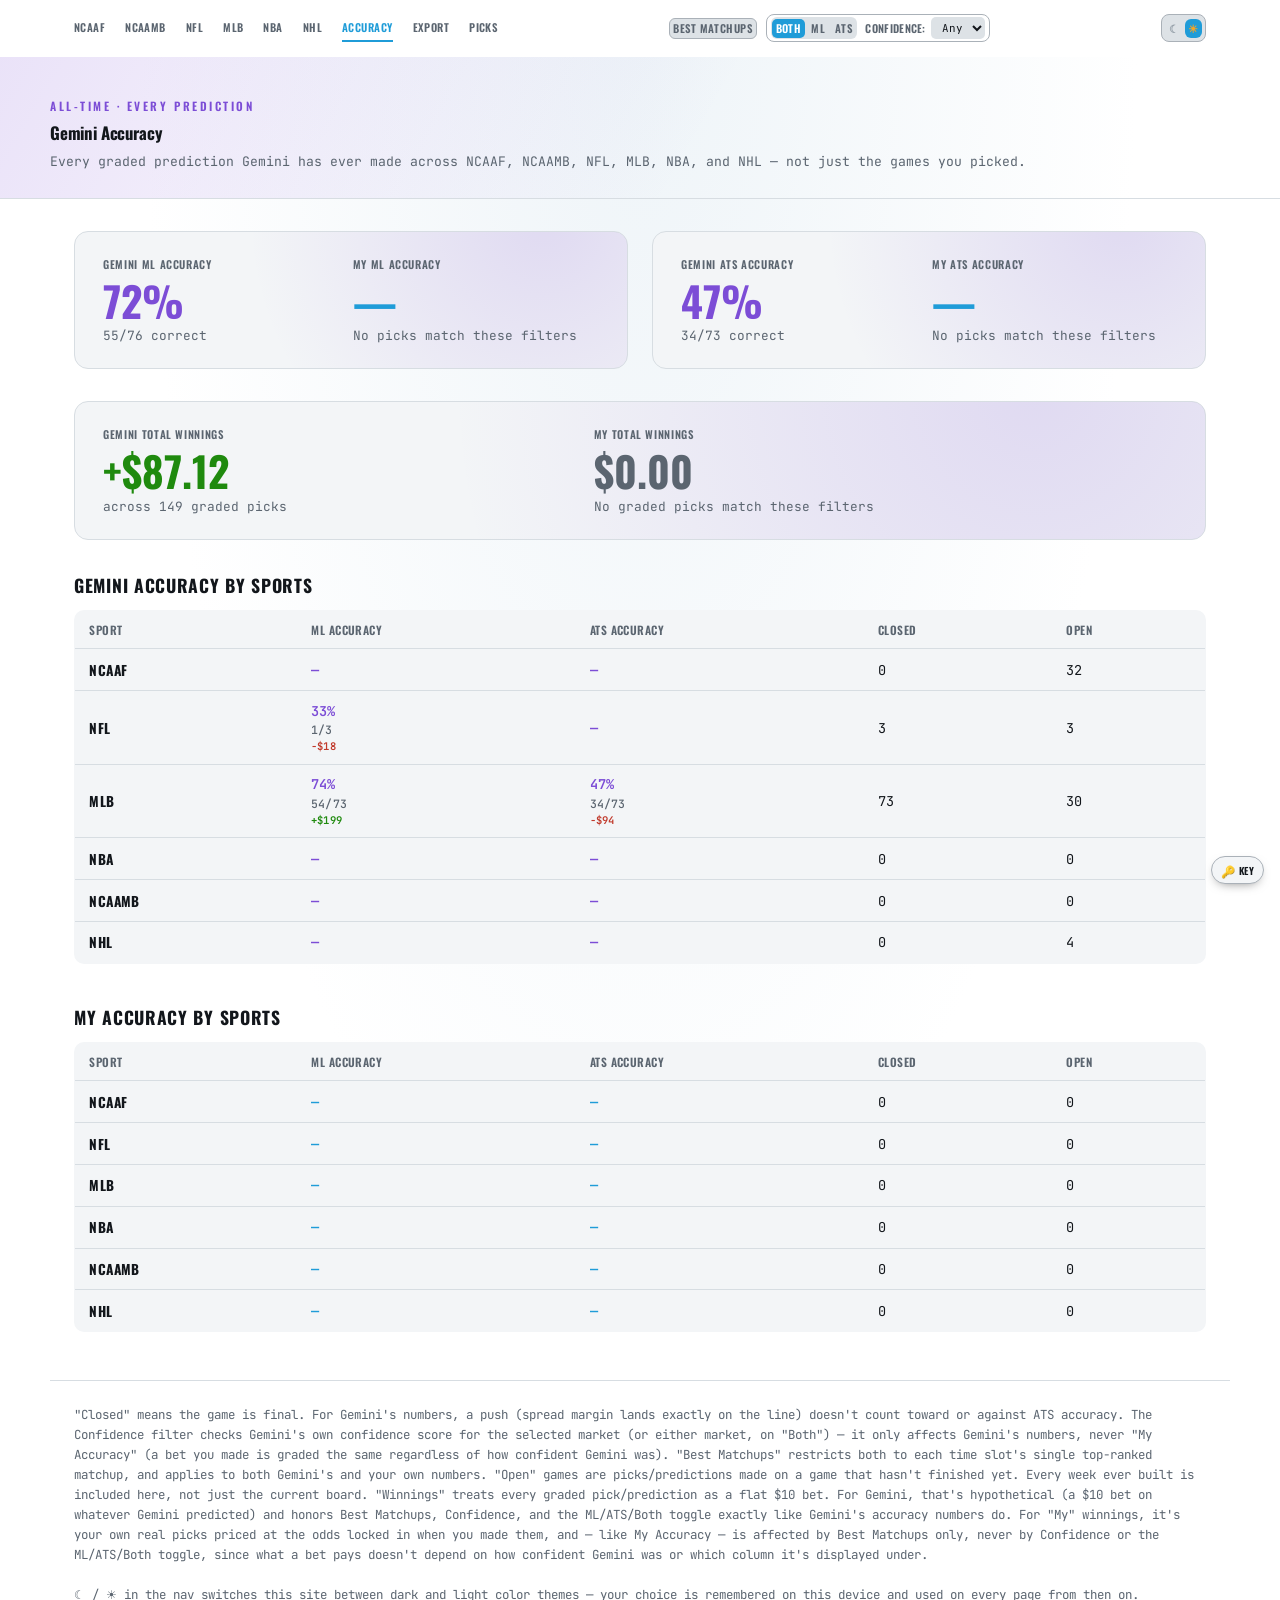
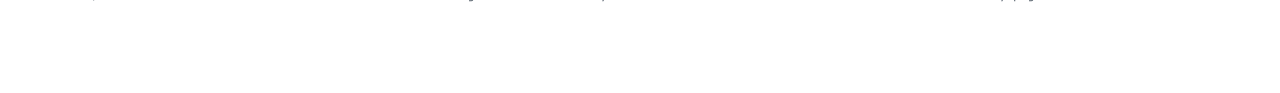
==== commit 4cfad80a: "Add files via upload" ====
--- a/accuracy.html
+++ b/accuracy.html
@@ -192,20 +192,20 @@
   @media (max-width: 480px){
     .site-nav{padding-left:1rem; padding-right:1rem; gap:.35rem;}
     .hamburger-btn{padding:0.24rem 0.4rem; font-size:1rem;}
-    .theme-toggle{padding:0.17rem;}
-    .theme-toggle .theme-btn{width:1.38rem; height:1.38rem; font-size:0.77rem;}
-    .filter-pill{font-size:0.86rem; padding:0.11rem 0.22rem;}
-    .conf-type-btn{font-size:0.86rem; padding:0.11rem 0.22rem;}
-    .filter-conf label{font-size:0.86rem;}
-    .filter-conf select{font-size:0.86rem; padding:0.18rem 0.37rem;}
+    .theme-toggle{padding:0.15rem;}
+    .theme-toggle .theme-btn{width:1.15rem; height:1.15rem; font-size:0.62rem;}
+    .filter-pill{font-size:0.66rem; padding:0.09rem 0.18rem;}
+    .conf-type-btn{font-size:0.66rem; padding:0.09rem 0.18rem;}
+    .filter-conf label{font-size:0.66rem;}
+    .filter-conf select{font-size:0.66rem; padding:0.15rem 0.32rem;}
   }
   @media (max-width: 380px){
     .site-nav{gap:.25rem;}
-    .theme-toggle .theme-btn{width:1.21rem; height:1.21rem; font-size:0.68rem;}
-    .filter-pill{font-size:0.77rem; padding:0.09rem 0.17rem;}
-    .conf-type-btn{font-size:0.77rem; padding:0.09rem 0.17rem;}
-    .filter-conf label{font-size:0.77rem;}
-    .filter-conf select{font-size:0.77rem; padding:0.13rem 0.30rem;}
+    .theme-toggle .theme-btn{width:1rem; height:1rem; font-size:0.54rem;}
+    .filter-pill{font-size:0.6rem; padding:0.07rem 0.14rem;}
+    .conf-type-btn{font-size:0.6rem; padding:0.07rem 0.14rem;}
+    .filter-conf label{font-size:0.6rem;}
+    .filter-conf select{font-size:0.6rem; padding:0.11rem 0.24rem;}
   }
 
   .hero{
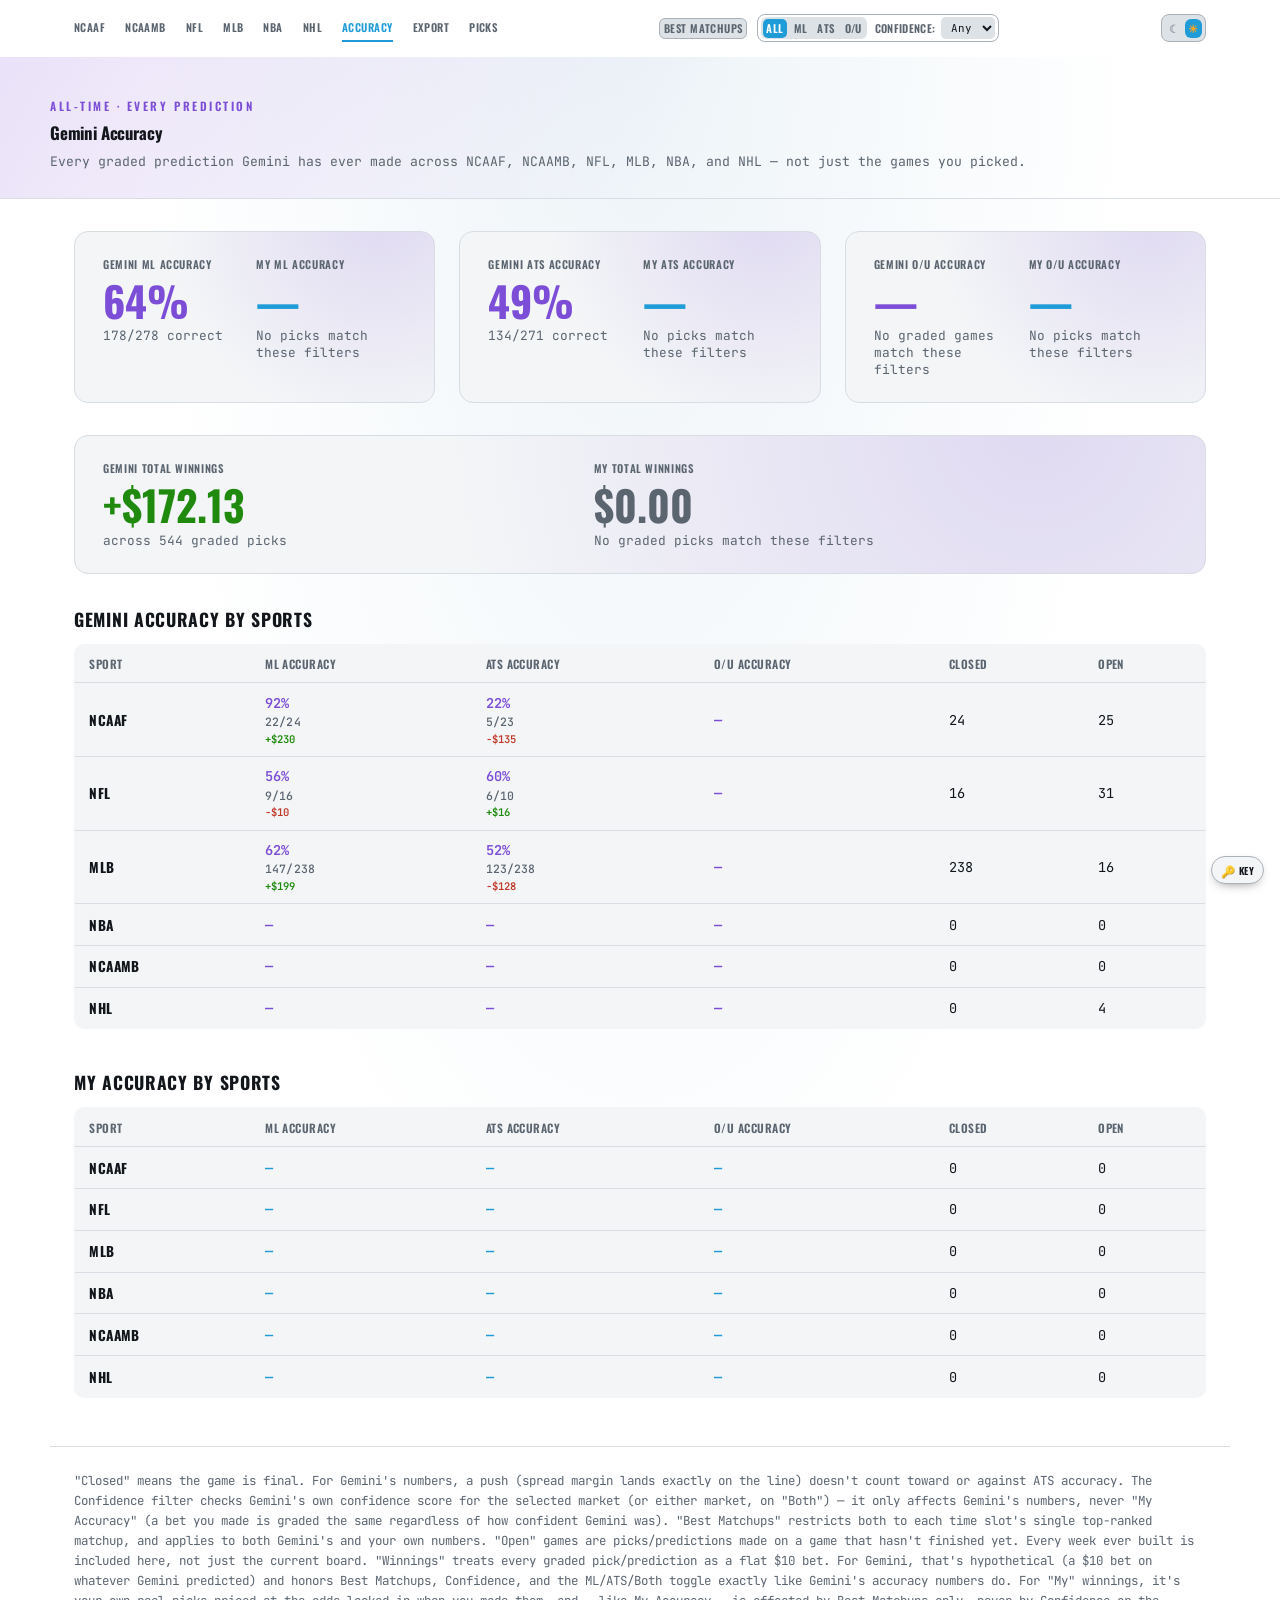
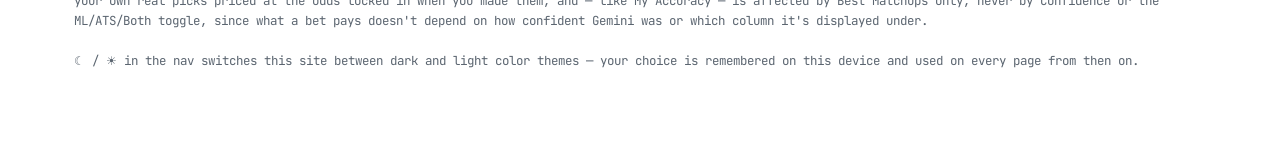
==== commit b118cafe: "Add files via upload" ====
--- a/accuracy.html
+++ b/accuracy.html
@@ -192,20 +192,20 @@
   @media (max-width: 480px){
     .site-nav{padding-left:1rem; padding-right:1rem; gap:.35rem;}
     .hamburger-btn{padding:0.24rem 0.4rem; font-size:1rem;}
-    .theme-toggle{padding:0.15rem;}
-    .theme-toggle .theme-btn{width:1.15rem; height:1.15rem; font-size:0.62rem;}
-    .filter-pill{font-size:0.66rem; padding:0.09rem 0.18rem;}
-    .conf-type-btn{font-size:0.66rem; padding:0.09rem 0.18rem;}
-    .filter-conf label{font-size:0.66rem;}
-    .filter-conf select{font-size:0.66rem; padding:0.15rem 0.32rem;}
+    .theme-toggle{padding:0.17rem;}
+    .theme-toggle .theme-btn{width:1.28rem; height:1.28rem; font-size:0.7rem;}
+    .filter-pill{font-size:0.76rem; padding:0.1rem 0.2rem;}
+    .conf-type-btn{font-size:0.76rem; padding:0.1rem 0.2rem;}
+    .filter-conf label{font-size:0.76rem;}
+    .filter-conf select{font-size:0.76rem; padding:0.16rem 0.34rem;}
   }
   @media (max-width: 380px){
     .site-nav{gap:.25rem;}
-    .theme-toggle .theme-btn{width:1rem; height:1rem; font-size:0.54rem;}
-    .filter-pill{font-size:0.6rem; padding:0.07rem 0.14rem;}
-    .conf-type-btn{font-size:0.6rem; padding:0.07rem 0.14rem;}
-    .filter-conf label{font-size:0.6rem;}
-    .filter-conf select{font-size:0.6rem; padding:0.11rem 0.24rem;}
+    .theme-toggle .theme-btn{width:1.12rem; height:1.12rem; font-size:0.62rem;}
+    .filter-pill{font-size:0.7rem; padding:0.08rem 0.17rem;}
+    .conf-type-btn{font-size:0.7rem; padding:0.08rem 0.17rem;}
+    .filter-conf label{font-size:0.7rem;}
+    .filter-conf select{font-size:0.7rem; padding:0.13rem 0.28rem;}
   }
 
   .hero{
@@ -370,9 +370,10 @@
     <button type="button" class="filter-pill" id="bestMatchupOnly">Best Matchups</button>
     <div class="filter-conf-group">
       <div class="conf-type-toggle">
-        <button type="button" class="conf-type-btn" data-conftype="both">Both</button>
+        <button type="button" class="conf-type-btn" data-conftype="both">All</button>
         <button type="button" class="conf-type-btn" data-conftype="ml">ML</button>
         <button type="button" class="conf-type-btn" data-conftype="ats">ATS</button>
+        <button type="button" class="conf-type-btn" data-conftype="ou">O/U</button>
       </div>
       <div class="filter-conf">
         <label for="minConfSelect">Confidence:</label>
@@ -446,6 +447,19 @@
         <div class="frac" id="atsMyFrac">Loading&hellip;</div>
       </div>
     </div>
+    <div class="big-stat">
+      <div class="big-stat-col">
+        <div class="label" id="ouLabel">GEMINI O/U Accuracy</div>
+        <div class="pct" id="ouPct">&mdash;</div>
+        <div class="frac" id="ouFrac">Loading&hellip;</div>
+      </div>
+      <div class="big-stat-divider"></div>
+      <div class="big-stat-col my-accuracy-col">
+        <div class="label">My O/U Accuracy</div>
+        <div class="pct" id="ouMyPct">&mdash;</div>
+        <div class="frac" id="ouMyFrac">Loading&hellip;</div>
+      </div>
+    </div>
   </div>
 
   <div class="big-stats">
@@ -471,6 +485,7 @@
           <th>Sport</th>
           <th id="geminiByMlHeader">ML Accuracy</th>
           <th id="geminiByAtsHeader">ATS Accuracy</th>
+          <th id="geminiByOuHeader">O/U Accuracy</th>
           <th>Closed</th>
           <th>Open</th>
         </tr>
@@ -487,6 +502,7 @@
           <th>Sport</th>
           <th id="myByMlHeader">ML Accuracy</th>
           <th id="myByAtsHeader">ATS Accuracy</th>
+          <th id="myByOuHeader">O/U Accuracy</th>
           <th>Closed</th>
           <th>Open</th>
         </tr>
@@ -634,26 +650,33 @@
 function renderAccuracy(datasets, scores, state) {
   const overall = computeGeminiAccuracyAllTime(datasets, scores, state);
 
-  const mlApplies = state.confType !== 'ats';
-  const atsApplies = state.confType !== 'ml';
+  const mlApplies = state.confType === 'both' || state.confType === 'ml';
+  const atsApplies = state.confType === 'both' || state.confType === 'ats';
+  const ouApplies = state.confType === 'both' || state.confType === 'ou';
 
   document.getElementById('mlLabel').innerHTML = buildLabelHTML('Gemini ML Accuracy', state, mlApplies, true);
   document.getElementById('mlPct').innerHTML = mlApplies ? fmtPct(overall.mlPct) : 'NA';
   document.getElementById('mlFrac').textContent = !mlApplies
-    ? 'Excluded by ATS-only filter'
+    ? 'Excluded by the current filter'
     : (overall.mlTotal ? `${overall.mlCorrect}/${overall.mlTotal} correct` : 'No graded games match these filters');
 
   document.getElementById('atsLabel').innerHTML = buildLabelHTML('Gemini ATS Accuracy', state, atsApplies, true);
   document.getElementById('atsPct').innerHTML = atsApplies ? fmtPct(overall.atsPct) : 'NA';
   document.getElementById('atsFrac').textContent = !atsApplies
-    ? 'Excluded by ML-only filter'
+    ? 'Excluded by the current filter'
     : (overall.atsTotal ? `${overall.atsCorrect}/${overall.atsTotal} correct` : 'No graded games match these filters');
 
-  // "My Accuracy" columns side by side with Gemini's in the same two
+  document.getElementById('ouLabel').innerHTML = buildLabelHTML('Gemini O/U Accuracy', state, ouApplies, true);
+  document.getElementById('ouPct').innerHTML = ouApplies ? fmtPct(overall.ouPct) : 'NA';
+  document.getElementById('ouFrac').textContent = !ouApplies
+    ? 'Excluded by the current filter'
+    : (overall.ouTotal ? `${overall.ouCorrect}/${overall.ouTotal} correct` : 'No graded games match these filters');
+
+  // "My Accuracy" columns side by side with Gemini's in the same three
   // cards -- graded against the user's OWN saved picks, restricted to
   // that card's market (moneyline for the ML card, spread for the ATS
-  // card), honoring bestMatchupOnly but ignoring the confidence
-  // threshold entirely (see computeMyAccuracyAllTime).
+  // card, total for the O/U card), honoring bestMatchupOnly but ignoring
+  // the confidence threshold entirely (see computeMyAccuracyAllTime).
   const myMl = computeMyAccuracyAllTime(datasets, scores, { ...state, confType: 'ml' });
   document.getElementById('mlMyPct').innerHTML = fmtMyPct(myMl.pct);
   document.getElementById('mlMyFrac').textContent = myMl.total ? `${myMl.correct}/${myMl.total} correct` : 'No picks match these filters';
@@ -662,8 +685,12 @@
   document.getElementById('atsMyPct').innerHTML = fmtMyPct(myAts.pct);
   document.getElementById('atsMyFrac').textContent = myAts.total ? `${myAts.correct}/${myAts.total} correct` : 'No picks match these filters';
 
+  const myOu = computeMyAccuracyAllTime(datasets, scores, { ...state, confType: 'ou' });
+  document.getElementById('ouMyPct').innerHTML = fmtMyPct(myOu.pct);
+  document.getElementById('ouMyFrac').textContent = myOu.total ? `${myOu.correct}/${myOu.total} correct` : 'No picks match these filters';
+
   // Total Winnings -- Gemini's side is a hypothetical "flat $10 on every
-  // Gemini pick" and DOES honor Best Matchups/Confidence/ML-ATS-Both,
+  // Gemini pick" and DOES honor Best Matchups/Confidence/ML-ATS-O-U-All,
   // same as Gemini's accuracy numbers above. My side reuses the same
   // Best-Matchups-only rule as My Accuracy (see computeMoneyRecordAllTime
   // for why confidence/market are ignored there).
@@ -693,6 +720,7 @@
   // the top cards, since both filters affect Gemini's own numbers.
   document.getElementById('geminiByMlHeader').innerHTML = buildLabelHTML('ML Accuracy', state, mlApplies, true);
   document.getElementById('geminiByAtsHeader').innerHTML = buildLabelHTML('ATS Accuracy', state, atsApplies, true);
+  document.getElementById('geminiByOuHeader').innerHTML = buildLabelHTML('O/U Accuracy', state, ouApplies, true);
 
   const sportLabels = { cfb: 'NCAAF', nfl: 'NFL', mlb: 'MLB', nba: 'NBA', ncaamb: 'NCAAMB', nhl: 'NHL' };
 
@@ -710,19 +738,24 @@
 
   const geminiRows = datasets.map(({ sport, data }) => {
     const acc = computeGeminiAccuracyAllTime([{ sport, data }], scores, state);
-    const closed = Math.max(acc.mlTotal, acc.atsTotal);
+    const closed = Math.max(acc.mlTotal, acc.atsTotal, acc.ouTotal);
     const mlMoney = mlApplies ? computeGeminiMoneyRecordAllTime([{ sport, data }], scores, { ...state, confType: 'ml' }) : null;
     const atsMoney = atsApplies ? computeGeminiMoneyRecordAllTime([{ sport, data }], scores, { ...state, confType: 'ats' }) : null;
+    const ouMoney = ouApplies ? computeGeminiMoneyRecordAllTime([{ sport, data }], scores, { ...state, confType: 'ou' }) : null;
     const mlCell = mlApplies
       ? `${fmtPct(acc.mlPct)}${acc.mlTotal ? `<span class="cell-frac">${acc.mlCorrect}/${acc.mlTotal}</span>` : ''}${moneyLineHTML(mlMoney)}`
       : 'NA';
     const atsCell = atsApplies
       ? `${fmtPct(acc.atsPct)}${acc.atsTotal ? `<span class="cell-frac">${acc.atsCorrect}/${acc.atsTotal}</span>` : ''}${moneyLineHTML(atsMoney)}`
       : 'NA';
+    const ouCell = ouApplies
+      ? `${fmtPct(acc.ouPct)}${acc.ouTotal ? `<span class="cell-frac">${acc.ouCorrect}/${acc.ouTotal}</span>` : ''}${moneyLineHTML(ouMoney)}`
+      : 'NA';
     return `<tr>
       <td class="sport-name">${sportLabels[sport] || sport}</td>
       <td class="pct-cell">${mlCell}</td>
       <td class="pct-cell">${atsCell}</td>
+      <td class="pct-cell">${ouCell}</td>
       <td>${closed || 0}</td>
       <td>${acc.ungraded || 0}</td>
     </tr>`;
@@ -733,20 +766,25 @@
   // tag (see buildLabelHTML's includeConfidence param above).
   document.getElementById('myByMlHeader').innerHTML = buildLabelHTML('ML Accuracy', state, true, false);
   document.getElementById('myByAtsHeader').innerHTML = buildLabelHTML('ATS Accuracy', state, true, false);
+  document.getElementById('myByOuHeader').innerHTML = buildLabelHTML('O/U Accuracy', state, true, false);
 
   const myRows = datasets.map(({ sport, data }) => {
     const myMlSport = computeMyAccuracyAllTime([{ sport, data }], scores, { ...state, confType: 'ml' });
     const myAtsSport = computeMyAccuracyAllTime([{ sport, data }], scores, { ...state, confType: 'ats' });
-    const closed = myMlSport.total + myAtsSport.total;
-    const open = myMlSport.ungraded + myAtsSport.ungraded;
+    const myOuSport = computeMyAccuracyAllTime([{ sport, data }], scores, { ...state, confType: 'ou' });
+    const closed = myMlSport.total + myAtsSport.total + myOuSport.total;
+    const open = myMlSport.ungraded + myAtsSport.ungraded + myOuSport.ungraded;
     const myMlMoney = computeMoneyRecordAllTime([{ sport, data }], scores, { ...state, confType: 'ml' });
     const myAtsMoney = computeMoneyRecordAllTime([{ sport, data }], scores, { ...state, confType: 'ats' });
+    const myOuMoney = computeMoneyRecordAllTime([{ sport, data }], scores, { ...state, confType: 'ou' });
     const mlCell = `${fmtMyPct(myMlSport.pct)}${myMlSport.total ? `<span class="cell-frac">${myMlSport.correct}/${myMlSport.total}</span>` : ''}${moneyLineHTML(myMlMoney)}`;
     const atsCell = `${fmtMyPct(myAtsSport.pct)}${myAtsSport.total ? `<span class="cell-frac">${myAtsSport.correct}/${myAtsSport.total}</span>` : ''}${moneyLineHTML(myAtsMoney)}`;
+    const ouCell = `${fmtMyPct(myOuSport.pct)}${myOuSport.total ? `<span class="cell-frac">${myOuSport.correct}/${myOuSport.total}</span>` : ''}${moneyLineHTML(myOuMoney)}`;
     return `<tr>
       <td class="sport-name">${sportLabels[sport] || sport}</td>
       <td class="pct-cell">${mlCell}</td>
       <td class="pct-cell">${atsCell}</td>
+      <td class="pct-cell">${ouCell}</td>
       <td>${closed}</td>
       <td>${open}</td>
     </tr>`;
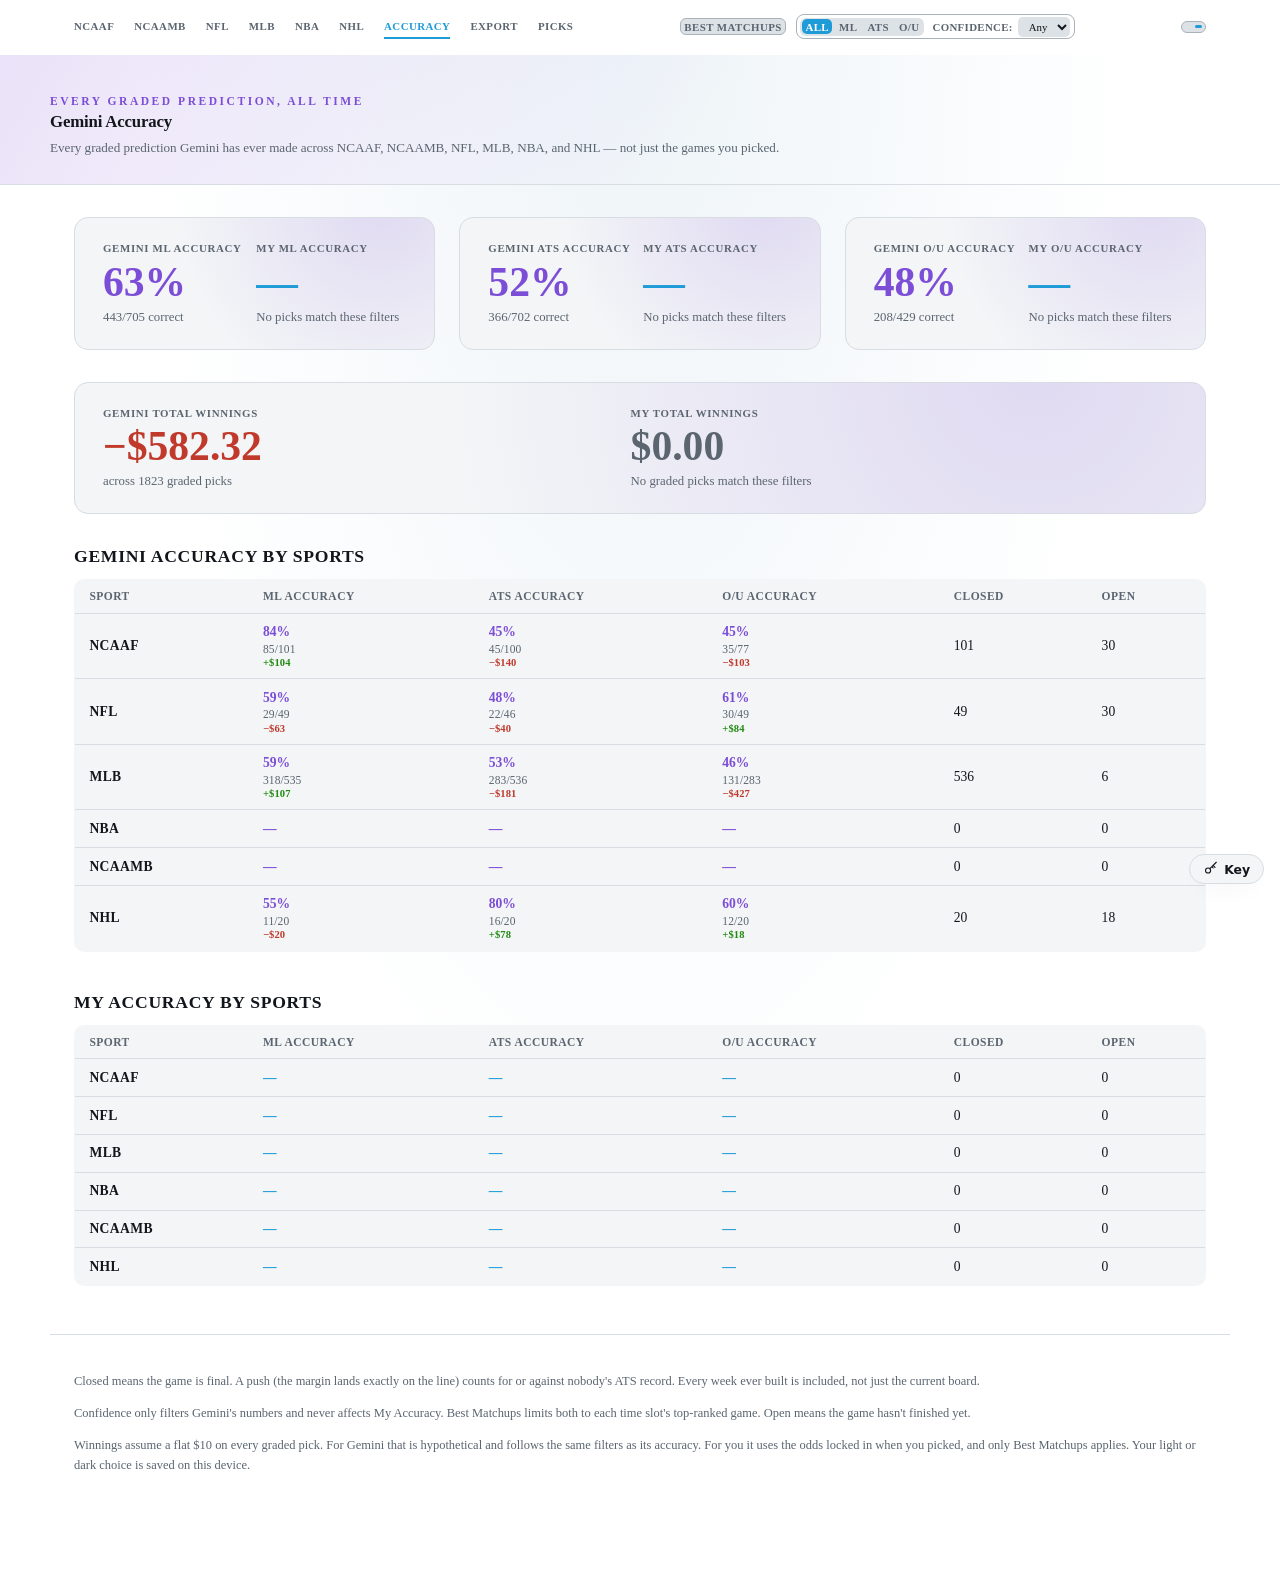
==== commit ae00c0af: "Add files via upload" ====
--- a/accuracy.html
+++ b/accuracy.html
@@ -4,8 +4,9 @@
 <meta charset="UTF-8">
 <meta name="viewport" content="width=device-width, initial-scale=1.0">
 <title>Sports Dashboard - Accuracy</title>
-<link rel="preconnect" href="https://fonts.googleapis.com">
-<link href="https://fonts.googleapis.com/css2?family=Oswald:wght@500;600;700&family=JetBrains+Mono:wght@400;500;700&display=swap" rel="stylesheet">
+<link rel="icon" type="image/svg+xml" href="assets/img/favicon-accuracy.svg">
+<link rel="preload" href="assets/fonts/instrument-sans-latin-wght-normal.woff2" as="font" type="font/woff2" crossorigin>
+<link rel="preload" href="assets/fonts/big-shoulders-display-latin-wght-normal.woff2" as="font" type="font/woff2" crossorigin>
 <style>
   :root{
     --bg: #0a0d10;
@@ -86,7 +87,7 @@
       radial-gradient(ellipse at top, var(--bg-top-glow) 0%, var(--bg) 55%),
       repeating-linear-gradient(90deg, var(--grid-line-color) 0 1px, transparent 1px 64px);
     color:var(--chalk);
-    font-family:'JetBrains Mono', monospace;
+    font-family:var(--font-body);
     min-height:100vh;
     padding-bottom:4rem;
   }
@@ -114,7 +115,7 @@
   }
   .nav-links{display:flex; gap:1.25rem; align-items:center; order:1;}
   .site-nav a{
-    font-family:'Oswald',sans-serif; font-weight:600; font-size:0.68rem;
+    font-family:var(--font-display); font-weight:600; font-size:0.68rem;
     text-transform:uppercase; letter-spacing:0.04em;
     color:var(--dim); text-decoration:none;
     padding:0.3rem 0; border-bottom:2px solid transparent;
@@ -127,7 +128,7 @@
     order:5; margin-left:auto;
   }
   .theme-toggle .theme-btn{
-    font-family:'Oswald',sans-serif; font-weight:600; font-size:0.68rem;
+    font-family:var(--font-display); font-weight:600; font-size:0.68rem;
     display:flex; align-items:center; justify-content:center;
     background:transparent; border:none; border-radius:6px;
     padding:0.1rem 0.22rem; cursor:pointer; transition:all 0.12s ease;
@@ -142,7 +143,7 @@
     flex:1 1 auto; order:2; margin-left:auto;
   }
   .filter-pill{
-    font-family:'Oswald',sans-serif; font-weight:600; font-size:0.68rem;
+    font-family:var(--font-display); font-weight:600; font-size:0.68rem;
     text-transform:uppercase; letter-spacing:0.04em;
     color:var(--toggle-text); background:var(--toggle-bg); border:1px solid var(--toggle-border); border-radius:6px;
     padding:0.1rem 0.22rem; cursor:pointer; transition:all 0.12s ease;
@@ -159,7 +160,7 @@
     display:flex; gap:0.2rem; background:var(--toggle-bg); border-radius:6px; padding:0.1rem;
   }
   .conf-type-btn{
-    font-family:'Oswald',sans-serif; font-weight:600; font-size:0.68rem;
+    font-family:var(--font-display); font-weight:600; font-size:0.68rem;
     text-transform:uppercase; letter-spacing:0.03em;
     color:var(--toggle-text); background:transparent; border:none; border-radius:5px;
     padding:0.1rem 0.22rem; cursor:pointer; transition:all 0.12s ease;
@@ -168,12 +169,12 @@
   .conf-type-btn.active{background:var(--gold); color:var(--on-solid);}
   .filter-conf{display:flex; align-items:center; gap:0.35rem;}
   .filter-conf label{
-    font-family:'Oswald',sans-serif; font-weight:600; font-size:0.68rem;
+    font-family:var(--font-display); font-weight:600; font-size:0.68rem;
     text-transform:uppercase; letter-spacing:0.03em; color:var(--toggle-text);
   }
   .filter-conf select{
     background:var(--toggle-bg); color:var(--chalk); border:none;
-    border-radius:5px; padding:0.18rem 0.4rem; font-family:'JetBrains Mono',monospace;
+    border-radius:5px; padding:0.18rem 0.4rem; font-family:var(--font-body);
     font-size:0.68rem; cursor:pointer;
   }
 
@@ -222,7 +223,7 @@
   }
   .hero-inner{max-width:1180px;margin:0 auto;position:relative;}
   .eyebrow{
-    font-family:'Oswald',sans-serif;
+    font-family:var(--font-display);
     text-transform:uppercase;
     letter-spacing:0.22em;
     font-size:0.72rem;
@@ -230,7 +231,7 @@
     font-weight:600;
   }
   h1{
-    font-family:'Oswald',sans-serif;
+    font-family:var(--font-display);
     font-weight:700;
     font-size:clamp(0.68rem, 1.7vw, 1.05rem);
     margin:0.35rem 0 0.5rem;
@@ -273,7 +274,7 @@
     position:relative;
   }
   .big-stat-col .label{
-    font-family:'Oswald',sans-serif; font-weight:600; font-size:0.68rem;
+    font-family:var(--font-display); font-weight:600; font-size:0.68rem;
     text-transform:uppercase; letter-spacing:0.06em; color:var(--dim);
   }
   .filter-note{
@@ -283,7 +284,7 @@
   }
   th .filter-note{ margin-top:0.15rem; font-size:0.62rem; }
   .big-stat-col .pct{
-    font-family:'Oswald',sans-serif; font-weight:700; font-size:2.6rem;
+    font-family:var(--font-display); font-weight:700; font-size:2.6rem;
     color:var(--purple); line-height:1.1; margin-top:0.35rem;
   }
   .big-stat-col .frac{
@@ -307,7 +308,7 @@
     margin:2rem 0 2.5rem;
   }
   .breakdown h2{
-    font-family:'Oswald',sans-serif; font-weight:700; font-size:1.1rem;
+    font-family:var(--font-display); font-weight:700; font-size:1.1rem;
     text-transform:uppercase; letter-spacing:0.04em; margin:0 0 0.75rem;
   }
   table.breakdown-table{
@@ -320,12 +321,12 @@
     font-size:0.85rem;
   }
   table.breakdown-table th{
-    font-family:'Oswald',sans-serif; font-weight:600; font-size:0.72rem;
+    font-family:var(--font-display); font-weight:600; font-size:0.72rem;
     text-transform:uppercase; letter-spacing:0.04em; color:var(--dim);
   }
   table.breakdown-table tr:last-child td{border-bottom:none;}
   table.breakdown-table td.sport-name{
-    font-family:'Oswald',sans-serif; font-weight:700; letter-spacing:0.03em;
+    font-family:var(--font-display); font-weight:700; letter-spacing:0.03em;
   }
   table.breakdown-table td.pct-cell{color:var(--purple); font-weight:600;}
   table.breakdown-table td.pct-cell .cell-frac{
@@ -349,12 +350,13 @@
     border-top:1px solid var(--line);
   }
 </style>
+<link rel="stylesheet" href="assets/theme.css">
 </head>
-<body>
+<body data-sport="accuracy">
 
 <div class="nav-bar">
 <nav class="site-nav">
-  <button type="button" class="hamburger-btn" id="hamburgerBtn" aria-label="Menu" aria-expanded="false">&#9776;</button>
+  <button type="button" class="hamburger-btn" id="hamburgerBtn" aria-label="Menu" aria-expanded="false"><svg viewBox="0 0 24 24" aria-hidden="true"><path d="M4 7h16M4 12h16M4 17h16"/></svg></button>
   <div class="nav-links" id="navLinks">
     <a href="index.html">NCAAF</a>
     <a href="ncaamb.html">NCAAMB</a>
@@ -404,15 +406,15 @@
     </div>
   </div>
   <div class="theme-toggle" role="group" aria-label="Color theme">
-    <button type="button" class="theme-btn" data-theme="dark" aria-label="Dark theme">☾</button>
-    <button type="button" class="theme-btn" data-theme="light" aria-label="Light theme">☀</button>
+    <button type="button" class="theme-btn" data-theme="dark" aria-label="Dark theme"><svg viewBox="0 0 24 24" aria-hidden="true"><path d="M12 3a6 6 0 0 0 9 9 9 9 0 1 1-9-9z"/></svg></button>
+    <button type="button" class="theme-btn" data-theme="light" aria-label="Light theme"><svg viewBox="0 0 24 24" aria-hidden="true"><circle cx="12" cy="12" r="4"/><path d="M12 2v2M12 20v2M4.9 4.9l1.4 1.4M17.7 17.7l1.4 1.4M2 12h2M20 12h2M4.9 19.1l1.4-1.4M17.7 6.3l1.4-1.4"/></svg></button>
   </div>
 </nav>
 </div>
 
-<div class="hero">
+<div class="hero hero--accuracy">
   <div class="hero-inner">
-    <div class="eyebrow">All-Time &middot; Every Prediction</div>
+    <div class="eyebrow">Every graded prediction, all time</div>
     <h1>Gemini Accuracy</h1>
     <div class="meta-row">
       <span>Every graded prediction Gemini has ever made across NCAAF, NCAAMB, NFL, MLB, NBA, and NHL &mdash; not just the games you picked.</span>
@@ -515,21 +517,9 @@
 </main>
 
 <footer>
-  "Closed" means the game is final. For Gemini's numbers, a push (spread margin lands exactly on the line)
-  doesn't count toward or against ATS accuracy. The Confidence filter checks Gemini's own confidence score for
-  the selected market (or either market, on "Both") &mdash; it only affects Gemini's numbers, never "My
-  Accuracy" (a bet you made is graded the same regardless of how confident Gemini was). "Best Matchups"
-  restricts both to each time slot's single top-ranked matchup, and applies to both Gemini's and your own
-  numbers. "Open" games are picks/predictions made on a game that hasn't finished yet. Every week ever
-  built is included here, not just the current board. "Winnings" treats every graded pick/prediction as a
-  flat $10 bet. For Gemini, that's hypothetical (a $10 bet on whatever Gemini predicted) and honors Best
-  Matchups, Confidence, and the ML/ATS/Both toggle exactly like Gemini's accuracy numbers do. For "My"
-  winnings, it's your own real picks priced at the odds locked in when you made them, and &mdash; like My
-  Accuracy &mdash; is affected by Best Matchups only, never by Confidence or the ML/ATS/Both toggle, since
-  what a bet pays doesn't depend on how confident Gemini was or which column it's displayed under.
-  <br><br>
-  &#9790; / &#9728; in the nav switches this site between dark and light color themes &mdash; your choice is
-  remembered on this device and used on every page from then on.
+  <p>Closed means the game is final. A push (the margin lands exactly on the line) counts for or against nobody's ATS record. Every week ever built is included, not just the current board.</p>
+  <p>Confidence only filters Gemini's numbers and never affects My Accuracy. Best Matchups limits both to each time slot's top-ranked game. Open means the game hasn't finished yet.</p>
+  <p>Winnings assume a flat $10 on every graded pick. For Gemini that is hypothetical and follows the same filters as its accuracy. For you it uses the odds locked in when you picked, and only Best Matchups applies. Your light or dark choice is saved on this device.</p>
 </footer>
 
 <script src="picks-store.js"></script>
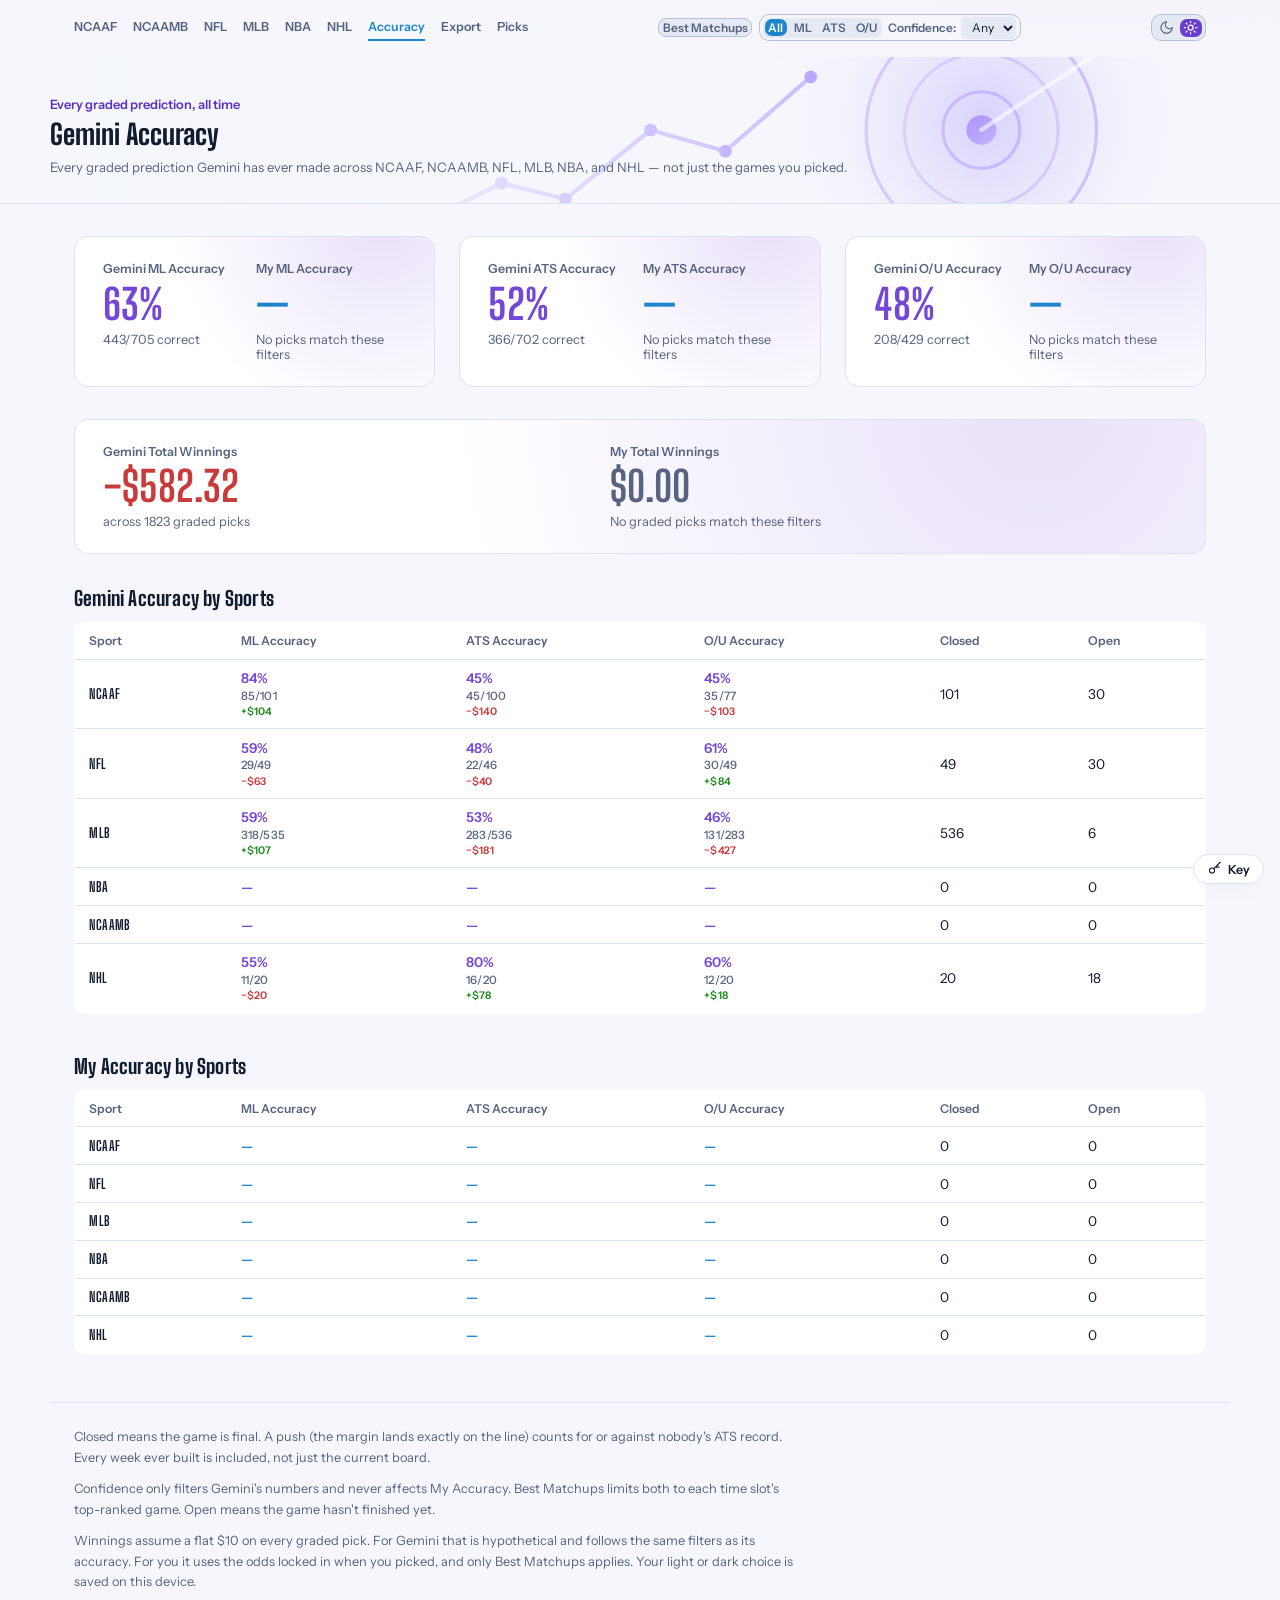
==== commit ac375337: "Add files via upload" ====
--- a/accuracy.html
+++ b/accuracy.html
@@ -817,5 +817,6 @@
 init();
 </script>
 <script src="site-key.js"></script>
+<script src="assets/nav-fit.js"></script>
 </body>
 </html>
--- a/assets/theme.css
+++ b/assets/theme.css
@@ -0,0 +1,434 @@
+/* ==========================================================================
+   Sports Dashboard -- shared look
+   Loaded AFTER each page's inline <style>, so it only re-skins things
+   (fonts, colors, radii, shadows, hero art). Grid/flex structure, paddings
+   and column widths stay exactly as each page defines them.
+   Fonts are self-hosted in assets/fonts (no Google Fonts request).
+   ========================================================================== */
+
+@font-face{
+  font-family:'Big Shoulders Display'; font-style:normal; font-weight:100 900; font-display:swap;
+  src:url(fonts/big-shoulders-display-latin-wght-normal.woff2) format('woff2');
+  unicode-range:U+0000-00FF,U+0131,U+0152-0153,U+02BB-02BC,U+02C6,U+02DA,U+02DC,U+0304,U+0308,U+0329,U+2000-206F,U+20AC,U+2122,U+2191,U+2193,U+2212,U+2215,U+FEFF,U+FFFD;
+}
+@font-face{
+  font-family:'Big Shoulders Display'; font-style:normal; font-weight:100 900; font-display:swap;
+  src:url(fonts/big-shoulders-display-latin-ext-wght-normal.woff2) format('woff2');
+  unicode-range:U+0100-02BA,U+02BD-02C5,U+02C7-02CC,U+02CE-02D7,U+02DD-02FF,U+0304,U+0308,U+0329,U+1D00-1DBF,U+1E00-1E9F,U+1EF2-1EFF,U+2020,U+20A0-20AB,U+20AD-20C0,U+2113,U+2C60-2C7F,U+A720-A7FF;
+}
+@font-face{
+  font-family:'Instrument Sans'; font-style:normal; font-weight:400 700; font-display:swap;
+  src:url(fonts/instrument-sans-latin-wght-normal.woff2) format('woff2');
+  unicode-range:U+0000-00FF,U+0131,U+0152-0153,U+02BB-02BC,U+02C6,U+02DA,U+02DC,U+0304,U+0308,U+0329,U+2000-206F,U+20AC,U+2122,U+2191,U+2193,U+2212,U+2215,U+FEFF,U+FFFD;
+}
+@font-face{
+  font-family:'Instrument Sans'; font-style:normal; font-weight:400 700; font-display:swap;
+  src:url(fonts/instrument-sans-latin-ext-wght-normal.woff2) format('woff2');
+  unicode-range:U+0100-02BA,U+02BD-02C5,U+02C7-02CC,U+02CE-02D7,U+02DD-02FF,U+0304,U+0308,U+0329,U+1D00-1DBF,U+1E00-1E9F,U+1EF2-1EFF,U+2020,U+20A0-20AB,U+20AD-20C0,U+2113,U+2C60-2C7F,U+A720-A7FF;
+}
+
+/* ---------- Tokens: dark (default) ---------- */
+:root{
+  --font-display:'Big Shoulders Display','Bahnschrift Condensed','Arial Narrow',sans-serif;
+  --font-body:'Instrument Sans',system-ui,-apple-system,'Segoe UI',Roboto,sans-serif;
+
+  --bg:#0d1322;
+  --bg-panel:#141b2e;
+  --bg-panel2:#1b2440;
+  --bg-panel3:#1c1836;
+  --line:#263150;
+  --chalk:#eaeef8;
+  --dim:#93a0bf;
+  --gold:#f4b942;            --gold-rgb:244,185,66;
+  --pick-yellow:#ffc93c;     --pick-yellow-rgb:255,201,60;
+  --dk-green:#4fd64a;
+  --fd-blue:#3aa0ff;
+  --loss-red:#ff6b6b;
+  --pill-bg:#0a0f1c;
+  --card-hover-border:#3a486c;
+  --empty-cell:#40507a;
+  --strong-text:#ffffff;
+  --bg-top-glow:#16203a;
+  --grid-line-color:transparent;
+  --nav-shadow:rgba(2,6,20,0.6);
+  --purple:#b59cff;          --purple-rgb:181,156,255;
+  --purple-deep:#8f6bff;     --purple-deep-rgb:143,107,255;
+  --purple-soft:#cdbdff;
+  --toggle-bg:#192138;
+  --toggle-border:#2b3758;
+  --toggle-text:#93a0bf;
+  --on-solid:#0a0f1c;
+
+  --turf:#5a8dff; --turf-bright:#8db1ff; --turf-rgb:90,141,255;
+  --card-shadow:inset 0 1px 0 rgba(255,255,255,0.04);
+  --win-green:#4be08a;
+  --live-red:#ff6a61;
+}
+
+/* ---------- Tokens: light ---------- */
+body.light-theme{
+  --bg:#f5f7fc;
+  --bg-panel:#ffffff;
+  --bg-panel2:#eef1f9;
+  --bg-panel3:#f4f0ff;
+  --line:#dce2f0;
+  --chalk:#131b2e;
+  --dim:#586380;
+  --gold:#1d85cc;            --gold-rgb:29,133,204;
+  --pick-yellow:#5eb3ea;     --pick-yellow-rgb:94,179,234;
+  --dk-green:#1c8a1f;
+  --fd-blue:#0e68c2;
+  --loss-red:#c93a3a;
+  --pill-bg:#eaeef7;
+  --card-hover-border:#b4bfd8;
+  --empty-cell:#c4cbdc;
+  --strong-text:#131b2e;
+  --bg-top-glow:#eaf0fb;
+  --nav-shadow:rgba(30,45,90,0.14);
+  --purple:#7547d6;          --purple-rgb:117,71,214;
+  --purple-deep:#6a3fd0;     --purple-deep-rgb:106,63,208;
+  --purple-soft:#6a3fd0;
+  --toggle-bg:#e4e9f4;
+  --toggle-border:#b7c0d6;
+  --toggle-text:#586380;
+  --on-solid:#ffffff;
+  --card-shadow:0 1px 2px rgba(30,45,90,0.07);
+  --win-green:#16883f;
+  --live-red:#d63b32;
+}
+
+/* ---------- Per-sport accents ---------- */
+body[data-sport="nfl"]    {--turf:#5a8dff; --turf-bright:#8db1ff; --turf-rgb:90,141,255;}
+body[data-sport="ncaaf"]  {--turf:#3dd68c; --turf-bright:#6be6aa; --turf-rgb:61,214,140;}
+body[data-sport="mlb"]    {--turf:#ff8a4c; --turf-bright:#ffa877; --turf-rgb:255,138,76;}
+body[data-sport="nba"]    {--turf:#ff5fa2; --turf-bright:#ff8fbd; --turf-rgb:255,95,162;}
+body[data-sport="nhl"]    {--turf:#35d0e6; --turf-bright:#7be3f2; --turf-rgb:53,208,230;}
+body[data-sport="ncaamb"] {--turf:#b9e34b; --turf-bright:#d3f26f; --turf-rgb:185,227,75;}
+body[data-sport="picks"]  {--turf:#f4b942; --turf-bright:#f7cb6b; --turf-rgb:244,185,66;}
+body[data-sport="accuracy"]{--turf:#a58bff; --turf-bright:#c0aeff; --turf-rgb:165,139,255;}
+body[data-sport="export"] {--turf:#6fd3c4; --turf-bright:#9ae6da; --turf-rgb:111,211,196;}
+
+body.light-theme[data-sport="nfl"]    {--turf:#2b5fe0; --turf-bright:#2753cf; --turf-rgb:43,95,224;}
+body.light-theme[data-sport="ncaaf"]  {--turf:#138a55; --turf-bright:#0f7a4a; --turf-rgb:19,138,85;}
+body.light-theme[data-sport="mlb"]    {--turf:#d4561a; --turf-bright:#bf4a12; --turf-rgb:212,86,26;}
+body.light-theme[data-sport="nba"]    {--turf:#d1317a; --turf-bright:#bb2a6c; --turf-rgb:209,49,122;}
+body.light-theme[data-sport="nhl"]    {--turf:#0f8ba0; --turf-bright:#0b7a8d; --turf-rgb:15,139,160;}
+body.light-theme[data-sport="ncaamb"] {--turf:#6e8f0a; --turf-bright:#5f7d08; --turf-rgb:110,143,10;}
+body.light-theme[data-sport="picks"]  {--turf:#b27a0c; --turf-bright:#9c6a08; --turf-rgb:178,122,12;}
+body.light-theme[data-sport="accuracy"]{--turf:#6a3fd0; --turf-bright:#5b32bd; --turf-rgb:106,63,208;}
+body.light-theme[data-sport="export"] {--turf:#16806f; --turf-bright:#106b5c; --turf-rgb:22,128,111;}
+
+/* Picks page colors each section by sport */
+.cfb-theme   {--turf:#3dd68c; --turf-bright:#6be6aa; --turf-rgb:61,214,140;}
+.nfl-theme   {--turf:#5a8dff; --turf-bright:#8db1ff; --turf-rgb:90,141,255;}
+.mlb-theme   {--turf:#ff8a4c; --turf-bright:#ffa877; --turf-rgb:255,138,76;}
+.nba-theme   {--turf:#ff5fa2; --turf-bright:#ff8fbd; --turf-rgb:255,95,162;}
+.ncaamb-theme{--turf:#b9e34b; --turf-bright:#d3f26f; --turf-rgb:185,227,75;}
+.nhl-theme   {--turf:#35d0e6; --turf-bright:#7be3f2; --turf-rgb:53,208,230;}
+body.light-theme .cfb-theme   {--turf:#138a55; --turf-bright:#0f7a4a; --turf-rgb:19,138,85;}
+body.light-theme .nfl-theme   {--turf:#2b5fe0; --turf-bright:#2753cf; --turf-rgb:43,95,224;}
+body.light-theme .mlb-theme   {--turf:#d4561a; --turf-bright:#bf4a12; --turf-rgb:212,86,26;}
+body.light-theme .nba-theme   {--turf:#d1317a; --turf-bright:#bb2a6c; --turf-rgb:209,49,122;}
+body.light-theme .ncaamb-theme{--turf:#6e8f0a; --turf-bright:#5f7d08; --turf-rgb:110,143,10;}
+body.light-theme .nhl-theme   {--turf:#0f8ba0; --turf-bright:#0b7a8d; --turf-rgb:15,139,160;}
+
+/* ---------- Page ---------- */
+body{
+  font-family:var(--font-body);
+  -webkit-font-smoothing:antialiased;
+  background:
+    radial-gradient(1000px 380px at 88% -60px, rgba(var(--turf-rgb,120,140,200),0.16), transparent 70%),
+    var(--bg);
+}
+body.light-theme{
+  background:
+    radial-gradient(1000px 380px at 88% -60px, rgba(var(--turf-rgb,120,140,200),0.10), transparent 70%),
+    var(--bg);
+}
+
+/* Odds, scores and counts: figures line up in columns */
+table.odds, .odds td, .pill-count, .score-badge, .team-score, .payout-summary,
+.gemini-conf, .gemini-panel-row, .week-count, .slot-count, .count, .date{
+  font-variant-numeric:tabular-nums;
+}
+
+/* ---------- Nav ---------- */
+.nav-bar{
+  background:color-mix(in srgb, var(--bg) 86%, transparent);
+  -webkit-backdrop-filter:blur(14px); backdrop-filter:blur(14px);
+}
+.site-nav a,
+.status-pill, .view-toggle .view-btn, .filter-pill, .conf-type-btn,
+.filter-conf label, .theme-toggle .theme-btn{
+  font-family:var(--font-body); font-weight:600;
+  text-transform:none; letter-spacing:0;
+}
+.site-nav a{font-size:0.78rem;}
+.status-pill, .view-toggle .view-btn, .filter-pill, .conf-type-btn, .filter-conf label{font-size:0.74rem;}
+.pill-count{font-family:var(--font-body); font-weight:500;}
+.filter-conf select{font-family:var(--font-body); font-size:0.74rem;}
+.hamburger-btn{border-radius:8px;}
+.status-pill, .filter-pill{border-radius:8px;}
+.view-toggle, .theme-toggle, .filter-conf-group{border-radius:10px;}
+.view-toggle .view-btn, .conf-type-btn{border-radius:7px;}
+.theme-toggle .theme-btn{border-radius:7px; color:var(--toggle-text);}
+.theme-toggle .theme-btn[data-theme="dark"], .theme-toggle .theme-btn[data-theme="light"]{color:var(--toggle-text);}
+.theme-toggle .theme-btn.active{background:var(--turf,var(--gold)); color:var(--on-solid);}
+.theme-toggle .theme-btn svg, .hamburger-btn svg{width:0.95rem; height:0.95rem; display:block; fill:none; stroke:currentColor; stroke-width:1.9; stroke-linecap:round; stroke-linejoin:round;}
+.hamburger-btn svg{width:1.1rem; height:1.1rem;}
+.status-pill.active, .filter-pill.active, .view-toggle .view-btn.active, .conf-type-btn.active{color:var(--on-solid);}
+
+/* ---------- Hero ---------- */
+.hero{border-bottom:1px solid var(--line); background:var(--bg);}
+.hero::before{
+  background:
+    linear-gradient(90deg, var(--bg) 0%, color-mix(in srgb, var(--bg) 78%, transparent) 36%, transparent 78%),
+    var(--hero-art, none) right center / cover no-repeat;
+}
+.hero--nfl{--hero-art:url(img/hero-nfl.svg);}
+.hero--ncaaf{--hero-art:url(img/hero-ncaaf.svg);}
+.hero--mlb{--hero-art:url(img/hero-mlb.svg);}
+.hero--nba{--hero-art:url(img/hero-nba.svg);}
+.hero--nhl{--hero-art:url(img/hero-nhl.svg);}
+.hero--ncaamb{--hero-art:url(img/hero-ncaamb.svg);}
+.hero--picks{--hero-art:url(img/hero-picks.svg);}
+.hero--accuracy{--hero-art:url(img/hero-accuracy.svg);}
+.hero--export{--hero-art:url(img/hero-export.svg);}
+.eyebrow{
+  font-family:var(--font-body); text-transform:none; letter-spacing:0;
+  font-size:0.8rem; font-weight:600; color:var(--turf-bright);
+}
+h1{font-family:var(--font-display); letter-spacing:0; font-weight:800;}
+@media (min-width:761px){ h1{font-size:clamp(1.2rem, 2.4vw, 1.75rem);} }
+.meta-row{font-size:0.82rem;}
+
+/* ---------- Section headings ---------- */
+.week-heading{border-bottom-style:solid;}
+.week-heading .week-name{letter-spacing:0.02em; font-weight:800;}
+.day-heading .weekday{letter-spacing:0.01em; font-weight:800;}
+.slot-heading .slot-name{
+  text-transform:none; letter-spacing:0.01em; font-weight:700; font-size:1.1rem;
+}
+.slot-heading .slot-icon{display:inline-flex; align-items:center; color:var(--turf-bright);}
+.slot-heading .slot-icon svg{width:1rem; height:1rem; fill:none; stroke:currentColor; stroke-width:1.8; stroke-linecap:round; stroke-linejoin:round;}
+.preseason-tag{font-family:var(--font-body);}
+
+/* ---------- Cards ---------- */
+.card{
+  border-radius:14px; background:var(--bg-panel); box-shadow:var(--card-shadow);
+}
+.card:hover{transform:none; border-color:var(--card-hover-border);}
+.card.close-game{box-shadow:var(--card-shadow), 0 0 0 1px rgba(var(--gold-rgb),0.12);}
+.card.slot-pick{box-shadow:0 0 0 1px rgba(var(--pick-yellow-rgb),0.22), 0 14px 30px -18px rgba(var(--pick-yellow-rgb),0.5);}
+.pick-banner{
+  font-family:var(--font-body); font-weight:700; font-size:0.72rem;
+  text-transform:none; letter-spacing:0.01em; border-radius:12px 12px 0 0;
+}
+.slot-regional-link .i-map{width:0.95em; height:0.95em; fill:none; stroke:currentColor; stroke-width:1.8; stroke-linecap:round; stroke-linejoin:round; vertical-align:-0.15em; margin-right:0.3em;}
+.pick-btn .i-star{margin-right:0.25em;}
+.i-star{width:0.95em; height:0.95em; fill:currentColor; vertical-align:-0.13em; margin-right:0.3em;}
+
+.score-badge{
+  font-family:var(--font-body); font-weight:600; font-size:0.72rem;
+  text-transform:none; letter-spacing:0;
+  color:var(--turf-bright); border-color:rgba(var(--turf-rgb),0.4);
+}
+.channel-pill{font-family:var(--font-body); font-weight:600; font-size:0.72rem; letter-spacing:0; border-radius:7px;}
+.matchup{font-family:var(--font-display); font-weight:700; letter-spacing:0.01em;}
+.team-name{font-size:1.05rem;}
+.team-record, .team-pitcher{font-family:var(--font-body); font-weight:500; letter-spacing:0;}
+.team-record{font-size:0.7rem;}
+.team-pitcher{font-size:0.74rem;}
+.at{font-family:var(--font-body);}
+.rank{font-family:var(--font-body); border-radius:5px;}
+.team-score{font-family:var(--font-display); font-weight:800;}
+.team-score.live{color:var(--live-red);}
+.team-score.final{color:var(--win-green);}
+.score-status-line{font-family:var(--font-body); color:var(--live-red); letter-spacing:0;}
+.live-dot{background:var(--live-red);}
+
+table.odds th{
+  font-family:var(--font-body); text-transform:none; letter-spacing:0;
+  font-size:0.68rem; font-weight:500;
+}
+.book{font-family:var(--font-body); font-weight:700; letter-spacing:0.02em;}
+.book.dk{color:var(--dk-green);} .book.fd{color:var(--fd-blue);}
+.odds td.hit{color:var(--win-green); background:rgba(75,224,138,0.16);}
+.odds td.miss{background:rgba(255,107,107,0.15);}
+body.light-theme .odds td.hit{background:rgba(22,136,63,0.12);}
+body.light-theme .odds td.miss{background:rgba(201,58,58,0.10);}
+.odds td.picked, .odds td.hit, .odds td.miss{border-radius:6px;}
+
+.pick-btn{font-family:var(--font-body); font-weight:600; border-radius:8px;}
+.payout-summary{font-family:var(--font-body);}
+
+.gemini-toggle{
+  font-family:var(--font-body); font-weight:600; font-size:0.74rem; border-radius:10px;
+}
+.gemini-toggle-icon{display:inline-flex; align-items:center; color:var(--purple);}
+.gemini-toggle-icon svg{width:0.95rem; height:0.95rem; fill:currentColor;}
+.gemini-caret{display:inline-flex; align-items:center;}
+.gemini-caret svg{width:0.8rem; height:0.8rem; fill:none; stroke:currentColor; stroke-width:2.2; stroke-linecap:round; stroke-linejoin:round;}
+.gemini-conf{font-family:var(--font-body);}
+.gemini-panel{border-radius:10px;}
+.gemini-pick-label, .gemini-pick-team{font-family:var(--font-body); font-size:0.78rem;}
+.gemini-analysis{font-family:var(--font-body);}
+
+/* ---------- Footer: short notes ---------- */
+footer{
+  font-family:var(--font-body); font-size:0.8rem; line-height:1.6; color:var(--dim);
+}
+footer p{margin:0 0 0.7rem; max-width:80ch;}
+footer p:last-child{margin-bottom:0;}
+footer a{color:var(--turf-bright);}
+
+/* ---------- Reduced motion ---------- */
+@media (prefers-reduced-motion: reduce){
+  .live-dot{animation:none;}
+  *{transition-duration:0.01ms !important;}
+}
+
+/* ---------- Team logos: as tall as the name + record block ---------- */
+.team{align-items:stretch;}
+.team-logo{
+  flex:none; align-self:stretch; height:auto; width:auto;
+  aspect-ratio:1 / 1; max-height:2.6rem; min-width:1.7rem;
+  object-fit:contain; display:block;
+}
+.team .team-name-wrap{justify-content:center;}
+.rank + .team-logo{margin-left:0;}
+@media (max-width:480px){
+  .team{gap:0.3rem;}
+  .team-name{font-size:clamp(0.74rem, 3.4vw, 0.98rem);}
+  .team-score{font-size:clamp(0.9rem, 4vw, 1.1rem);}
+}
+
+/* ---------- Rows button when the screen is too narrow for it ---------- */
+.view-toggle .view-btn:disabled{opacity:0.38; cursor:not-allowed; pointer-events:none;}
+
+/* ---------- Phone nav: always exactly two lines ----------
+   Line 1: menu, Open/Closed/All, Tiles/Rows, theme.
+   Line 2: Best Matchups + confidence filter.
+   Everything scales from one font size, ~9.6px at 300px wide, ~10.9px at
+   350px, and the current 12.2px from 400px up. */
+@media (max-width:760px){
+  .site-nav{
+    --nav-fs:clamp(9px, calc(9px + (100vw - 300px) * 0.031), 12.2px);
+    font-size:var(--nav-fs);
+    padding:0.7rem clamp(0.45rem, 2.4vw, 1rem); gap:0.35em; row-gap:0.5em;
+    flex-wrap:wrap; align-items:center;
+  }
+  .site-nav .hamburger-btn{padding:0.28em 0.5em; line-height:1;}
+  .site-nav .hamburger-btn svg{width:1.5em; height:1.5em;}
+  .site-nav .status-pills, .site-nav .view-toggle, .site-nav .theme-toggle{flex:0 0 auto; white-space:nowrap;}
+  .site-nav .status-pills{gap:0.15em;}
+  .site-nav .status-pill, .site-nav .view-toggle .view-btn, .site-nav .filter-pill,
+  .site-nav .conf-type-btn, .site-nav .filter-conf label{
+    font-size:1em; padding:0.2em 0.38em; white-space:nowrap;
+  }
+  .site-nav .status-pill{gap:0.3em;}
+  .site-nav .view-toggle{padding:0.15em; gap:0.15em; margin-left:0;}
+  .site-nav .theme-toggle{padding:0.15em; margin-left:0;}
+  .site-nav .theme-toggle .theme-btn{width:1.9em; height:1.9em; font-size:1em; display:flex; align-items:center; justify-content:center;}
+  .site-nav .theme-toggle .theme-btn svg{width:1.15em; height:1.15em;}
+  .site-nav .filter-bar-inner{
+    flex:1 1 100%; flex-wrap:nowrap; gap:0.35em; justify-content:flex-start; order:5; min-width:0;
+  }
+  .site-nav .filter-conf-group{flex:0 1 auto; min-width:0; gap:0.3em; padding:0.12em 0.25em; flex-wrap:nowrap;}
+  .site-nav .conf-type-toggle{gap:0.1em; padding:0.1em;}
+  .site-nav .filter-conf{display:flex; align-items:center; gap:0.3em; white-space:nowrap;}
+  .site-nav .filter-conf select{font-size:1em; padding:0.12em 0.15em;}
+  .site-nav .filter-conf label{padding:0;}
+}
+@media (max-width:340px){
+  .site-nav .status-pill .pill-count{display:none;}
+}
+
+/* ---------- Very narrow phones (down to 300px): odds table + page padding shrink so nothing scrolls sideways ---------- */
+@media (max-width:380px){
+  main{padding-left:0.6rem; padding-right:0.6rem;}
+  .card{padding-left:0.55rem; padding-right:0.55rem;}
+  table.odds{font-size:0.66rem;}
+  table.odds th{font-size:0.58rem; padding-left:0.1rem; padding-right:0.1rem;}
+  table.odds td{padding-left:0.1rem; padding-right:0.1rem;}
+  table.odds td, table.odds th{min-width:0;}
+  .pick-btn{font-size:0.66rem; padding-left:0.25rem; padding-right:0.25rem;}
+}
+@media (max-width:340px){
+  table.odds{font-size:0.58rem;}
+  table.odds th{font-size:0.5rem; letter-spacing:0;}
+  .num-am{font-size:0.56rem;}
+  .book{font-size:0.6rem;}
+  table.odds th:first-child, table.odds td:first-child{width:1.2rem;}
+  .card{padding-left:0.4rem; padding-right:0.4rem;}
+  main{padding-left:0.4rem; padding-right:0.4rem;}
+}
+@media (max-width:400px){
+  .grid{grid-template-columns:minmax(0,1fr);}
+}
+
+/* Desktop nav: slightly tighter gaps so the whole bar fits on one line in Tiles view too */
+@media (min-width:761px){
+  .site-nav{gap:0.4rem;}
+  .nav-links{gap:1rem;}
+  .filter-bar-inner{gap:0.4rem;}
+  .filter-conf-group{gap:0.35rem;}
+  .status-pills{gap:0.05rem;}
+}
+
+/* Tiles: Gemini summary rows -- label | pick, no collisions */
+body:not(.row-view) .gemini-picks-summary{
+  grid-template-columns:minmax(0,1fr) auto minmax(0,2fr);
+  column-gap:0.55rem;
+}
+@media (max-width:480px){
+  .team-name{font-size:clamp(0.66rem, 2.9vw, 0.95rem);}
+  .team-logo{max-height:2.3rem; min-width:1.5rem;}
+  .matchup{gap:0.3rem;}
+}
+
+/* Rows view: a team name never wraps (if it can't fit, the page falls back to Tiles) */
+body.row-view .team-name{white-space:nowrap;}
+.at{margin:0 0.35rem;}
+
+/* ---------- Picks: sport sub-labels read as small accent chips; cards keep the shared style ---------- */
+.sport-subheading{border-bottom:none; padding-bottom:0; margin-bottom:0.55rem; display:flex; align-items:center; gap:0.5rem;}
+.sport-subheading .sport-subname{
+  font-family:var(--font-body); font-weight:700; font-size:0.72rem; letter-spacing:0.02em; text-transform:none;
+  color:var(--turf-bright); background:rgba(var(--turf-rgb),0.14);
+  border:1px solid rgba(var(--turf-rgb),0.35); border-radius:999px; padding:0.12rem 0.6rem;
+}
+.sport-subheading .sport-subcount{font-family:var(--font-body); font-size:0.72rem;}
+.sport-subgroup .card{border-color:var(--line);}
+.sport-subgroup .card .score-badge{color:var(--turf-bright); border-color:rgba(var(--turf-rgb),0.4);}
+
+/* ---------- Accuracy + Export (own markup): same tokens, readable labels ---------- */
+body[data-sport="accuracy"] .big-stat-col .label,
+body[data-sport="accuracy"] table.breakdown-table th,
+body[data-sport="accuracy"] .breakdown h2{
+  font-family:var(--font-body); text-transform:none; letter-spacing:0; font-weight:600;
+}
+body[data-sport="accuracy"] .big-stat-col .label{font-size:0.78rem; color:var(--dim);}
+body[data-sport="accuracy"] table.breakdown-table th{font-size:0.76rem;}
+body[data-sport="accuracy"] .breakdown h2{font-family:var(--font-display); font-size:1.25rem; font-weight:800; letter-spacing:0.01em; color:var(--chalk);}
+body[data-sport="accuracy"] .big-stat-col .value, body[data-sport="accuracy"] .big-stat-col .big{font-variant-numeric:tabular-nums;}
+
+body[data-sport="export"] .format-picker span{font-family:var(--font-body); text-transform:none; letter-spacing:0; font-size:0.8rem; font-weight:600;}
+body[data-sport="export"] .format-btn{font-family:var(--font-body); text-transform:none; letter-spacing:0; font-weight:600; font-size:0.8rem; border-radius:7px;}
+body[data-sport="export"] .format-toggle{border-radius:10px;}
+body[data-sport="export"] .format-btn.active{background:var(--turf); color:var(--on-solid);}
+body[data-sport="export"] section.export-group{border-radius:16px;}
+body[data-sport="export"] section.export-group h2{font-family:var(--font-display); text-transform:none; letter-spacing:0.01em; font-size:1.3rem; font-weight:800; color:var(--chalk);}
+body[data-sport="export"] section.export-group p{font-size:0.86rem;}
+body[data-sport="export"] .export-cards{display:grid; grid-template-columns:repeat(auto-fit, minmax(150px, 1fr));}
+body[data-sport="export"] .export-card{border-radius:12px;}
+body[data-sport="export"] .export-card .card-title{font-size:1.15rem; font-weight:800;}
+body[data-sport="export"] .export-btn{font-family:var(--font-body); text-transform:none; letter-spacing:0; font-weight:700; font-size:0.84rem; border-radius:8px;}
+body[data-sport="export"] .export-btn.picks-btn{background:var(--turf-bright);}
+
+/* Best Matchup banner: star and text share one line in Rows view too */
+body.row-view .pick-banner{display:block; line-height:1.25; text-align:center; white-space:nowrap;}
+body.row-view .pick-banner .i-star{display:inline-block; vertical-align:-0.12em;}
+
+/* AP rank badge: keep its own height instead of stretching down to the record */
+.team .rank{align-self:center; height:fit-content; line-height:1.3; margin-right:0.1rem;}
